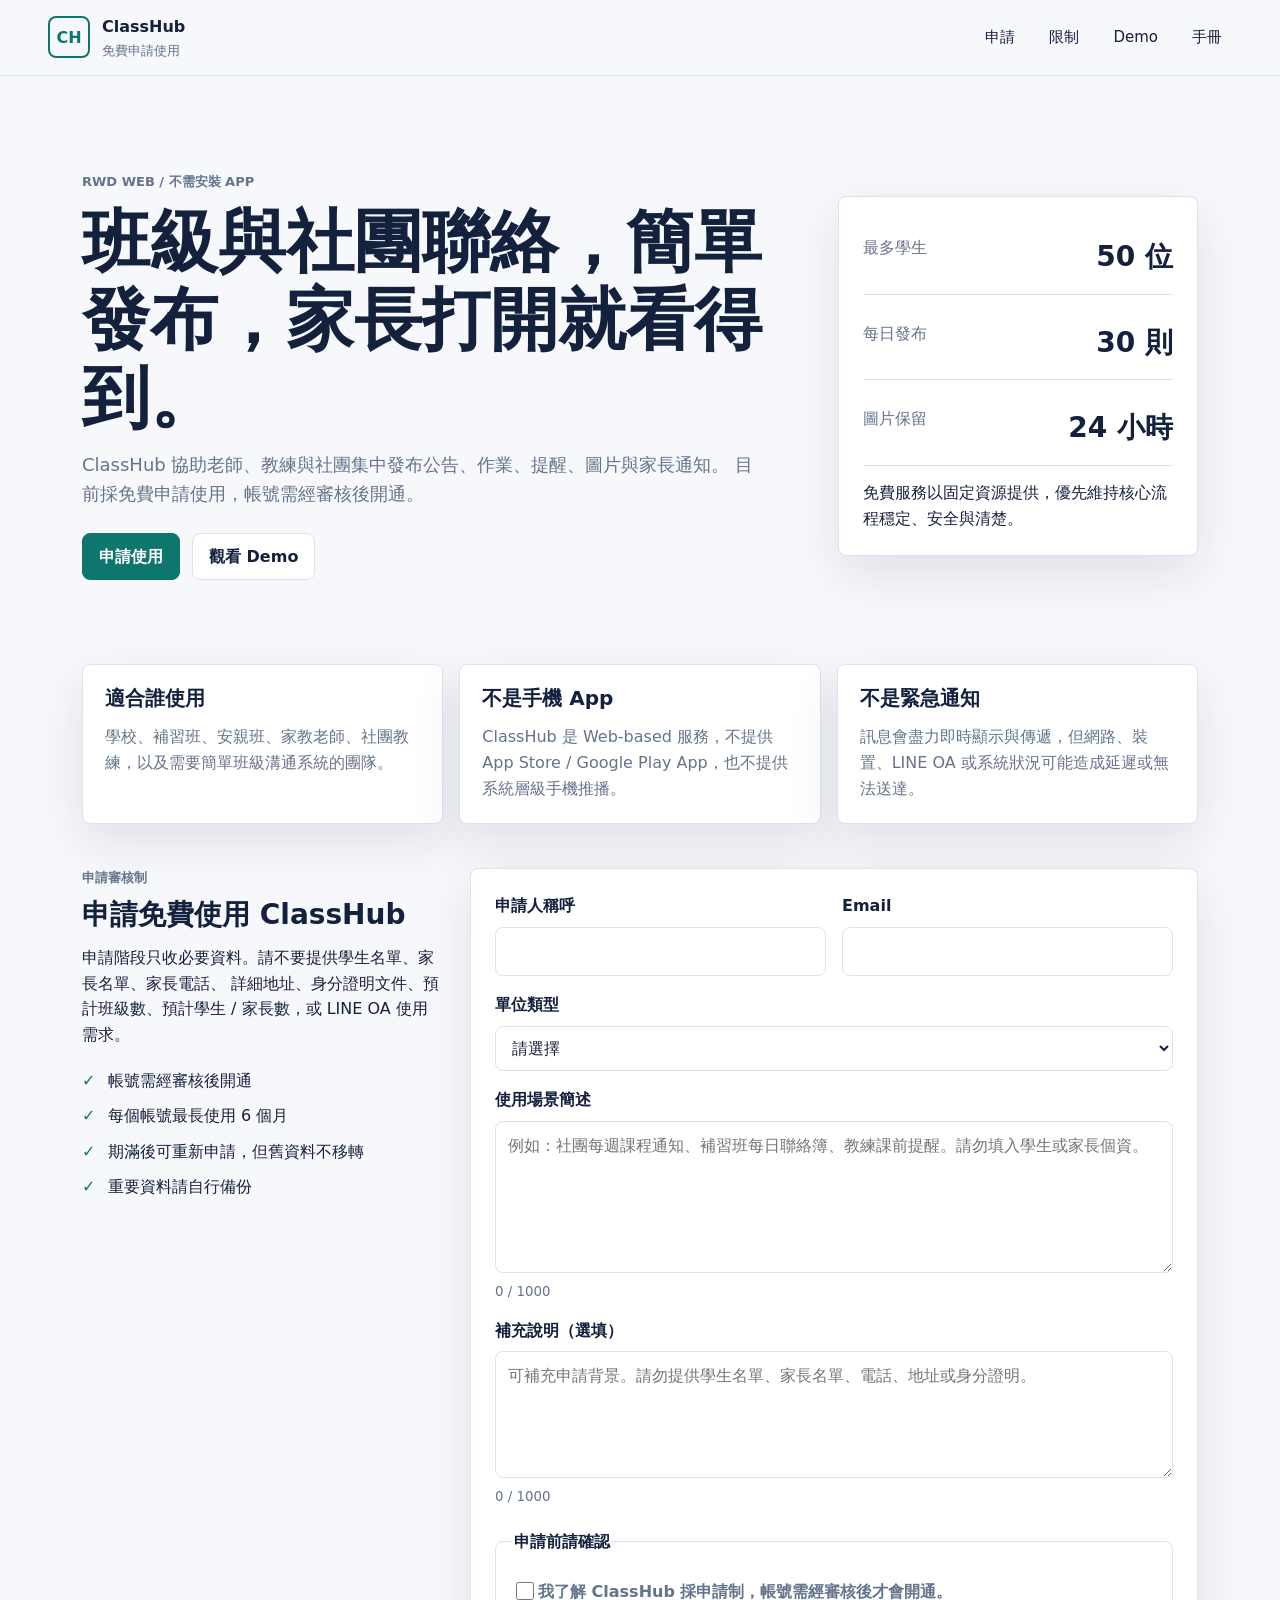
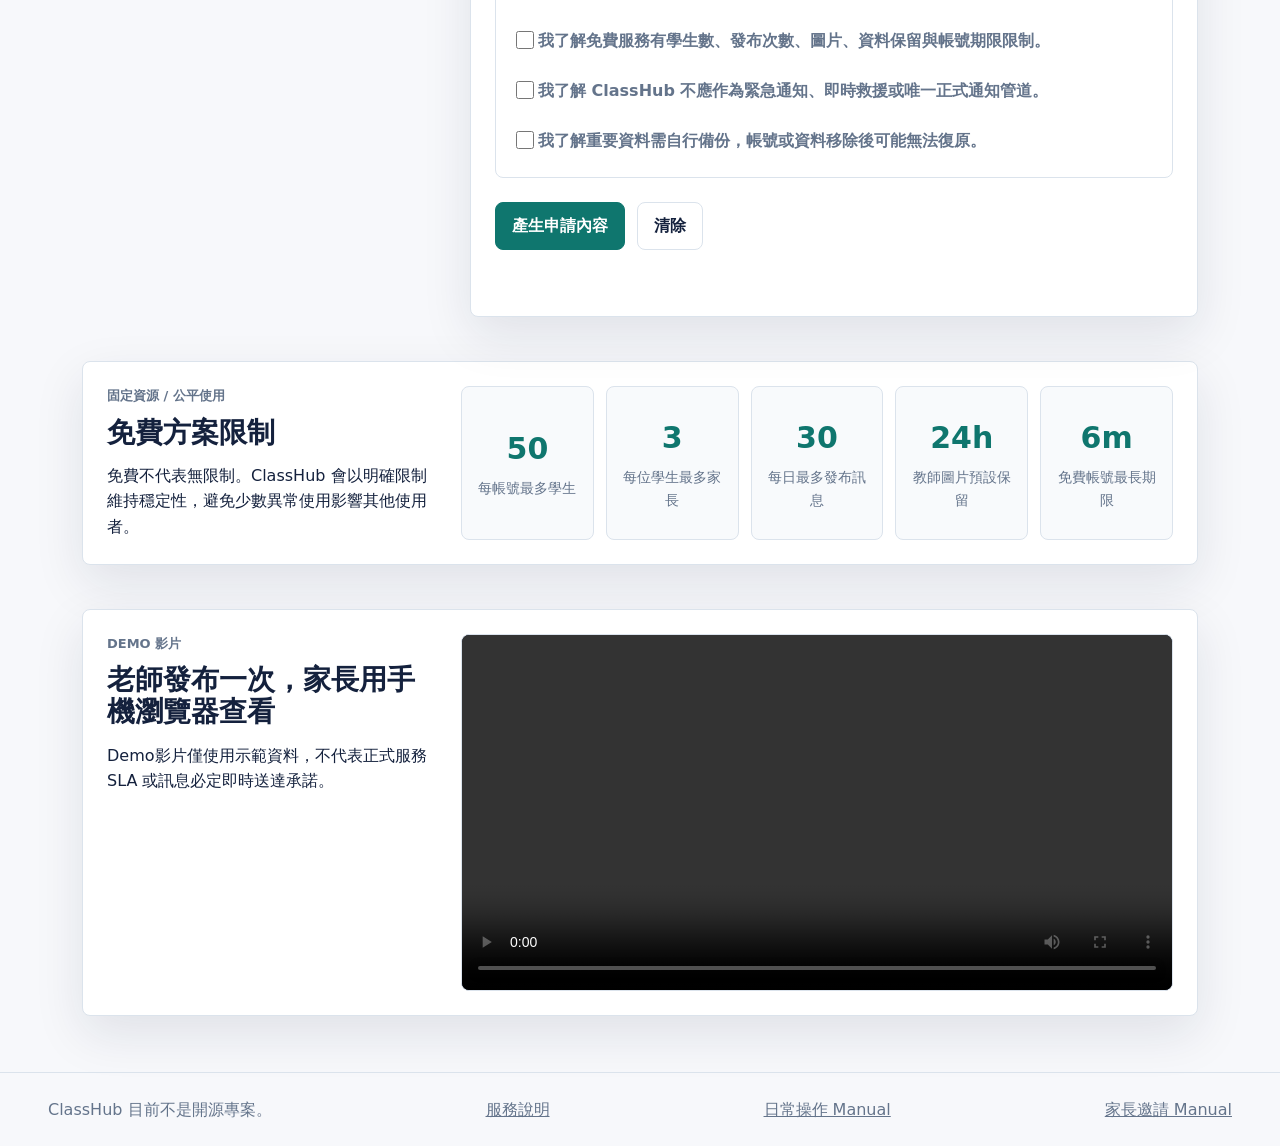
==== index.html @ 87c9820b "Add ClassHub operation manuals" ====
<!doctype html>
<html lang="zh-Hant">
  <head>
    <meta charset="utf-8">
    <meta name="viewport" content="width=device-width, initial-scale=1">
    <title>ClassHub 免費申請使用</title>
    <meta
      name="description"
      content="ClassHub 是免費申請使用的班級與社團聯絡服務，採申請審核制，協助老師、教練與社團更簡單地與家長溝通。"
    >
    <link rel="stylesheet" href="styles.css">
  </head>
  <body>
    <header class="site-header">
      <a class="brand" href="#top" aria-label="ClassHub">
        <span class="brand-mark" aria-hidden="true">CH</span>
        <span>
          <strong>ClassHub</strong>
          <small>免費申請使用</small>
        </span>
      </a>
      <nav aria-label="頁面導覽">
        <a href="#apply">申請</a>
        <a href="#limits">限制</a>
        <a href="#demo">Demo</a>
        <a href="manuals/classhub-operation-manual.html">手冊</a>
      </nav>
    </header>

    <main id="top">
      <section class="hero">
        <div class="hero-copy">
          <p class="eyebrow">RWD Web / 不需安裝 App</p>
          <h1>班級與社團聯絡，簡單發布，家長打開就看得到。</h1>
          <p>
            ClassHub 協助老師、教練與社團集中發布公告、作業、提醒、圖片與家長通知。
            目前採免費申請使用，帳號需經審核後開通。
          </p>
          <div class="hero-actions">
            <a class="button primary" href="#apply">申請使用</a>
            <a class="button secondary" href="#demo">觀看 Demo</a>
          </div>
        </div>
        <aside class="hero-panel" aria-label="服務重點">
          <dl>
            <div>
              <dt>最多學生</dt>
              <dd>50 位</dd>
            </div>
            <div>
              <dt>每日發布</dt>
              <dd>30 則</dd>
            </div>
            <div>
              <dt>圖片保留</dt>
              <dd>24 小時</dd>
            </div>
          </dl>
          <p>
            免費服務以固定資源提供，優先維持核心流程穩定、安全與清楚。
          </p>
        </aside>
      </section>

      <section class="section-grid" aria-label="服務定位">
        <article>
          <h2>適合誰使用</h2>
          <p>學校、補習班、安親班、家教老師、社團教練，以及需要簡單班級溝通系統的團隊。</p>
        </article>
        <article>
          <h2>不是手機 App</h2>
          <p>ClassHub 是 Web-based 服務，不提供 App Store / Google Play App，也不提供系統層級手機推播。</p>
        </article>
        <article>
          <h2>不是緊急通知</h2>
          <p>訊息會盡力即時顯示與傳遞，但網路、裝置、LINE OA 或系統狀況可能造成延遲或無法送達。</p>
        </article>
      </section>

      <section id="apply" class="apply-layout">
        <div class="apply-copy">
          <p class="eyebrow">申請審核制</p>
          <h2>申請免費使用 ClassHub</h2>
          <p>
            申請階段只收必要資料。請不要提供學生名單、家長名單、家長電話、
            詳細地址、身分證明文件、預計班級數、預計學生 / 家長數，或 LINE OA 使用需求。
          </p>
          <ul class="check-list">
            <li>帳號需經審核後開通</li>
            <li>每個帳號最長使用 6 個月</li>
            <li>期滿後可重新申請，但舊資料不移轉</li>
            <li>重要資料請自行備份</li>
          </ul>
        </div>

        <form id="apply-form" class="apply-form" novalidate>
          <div class="form-grid">
            <label>
              <span>申請人稱呼</span>
              <input name="applicant_label" autocomplete="name" maxlength="80" required>
            </label>

            <label>
              <span>Email</span>
              <input name="email" type="email" autocomplete="email" maxlength="160" required>
            </label>

            <label class="full">
              <span>單位類型</span>
              <select name="organization_type" required>
                <option value="">請選擇</option>
                <option>學校</option>
                <option>補習班</option>
                <option>安親班</option>
                <option>家教</option>
                <option>社團</option>
                <option>教練</option>
                <option>其他</option>
              </select>
            </label>

            <label class="full">
              <span>使用場景簡述</span>
              <textarea
                name="use_case"
                rows="5"
                maxlength="1000"
                required
                placeholder="例如：社團每週課程通知、補習班每日聯絡簿、教練課前提醒。請勿填入學生或家長個資。"
              ></textarea>
              <small data-counter-for="use_case">0 / 1000</small>
            </label>

            <label class="full">
              <span>補充說明（選填）</span>
              <textarea
                name="notes"
                rows="4"
                maxlength="1000"
                placeholder="可補充申請背景。請勿提供學生名單、家長名單、電話、地址或身分證明。"
              ></textarea>
              <small data-counter-for="notes">0 / 1000</small>
            </label>

            <label class="trap" aria-hidden="true">
              <span>Website</span>
              <input name="website" tabindex="-1" autocomplete="off">
            </label>
          </div>

          <fieldset>
            <legend>申請前請確認</legend>
            <label class="checkbox">
              <input name="agree_review" type="checkbox" required>
              <span>我了解 ClassHub 採申請制，帳號需經審核後才會開通。</span>
            </label>
            <label class="checkbox">
              <input name="agree_limits" type="checkbox" required>
              <span>我了解免費服務有學生數、發布次數、圖片、資料保留與帳號期限限制。</span>
            </label>
            <label class="checkbox">
              <input name="agree_non_emergency" type="checkbox" required>
              <span>我了解 ClassHub 不應作為緊急通知、即時救援或唯一正式通知管道。</span>
            </label>
            <label class="checkbox">
              <input name="agree_backup" type="checkbox" required>
              <span>我了解重要資料需自行備份，帳號或資料移除後可能無法復原。</span>
            </label>
          </fieldset>

          <div class="form-actions">
            <button class="button primary" type="submit">產生申請內容</button>
            <button class="button secondary" type="reset">清除</button>
          </div>

          <p id="form-status" class="form-status" role="status" aria-live="polite"></p>

          <label id="summary-wrap" class="summary-wrap hidden">
            <span>申請摘要</span>
            <textarea id="application-summary" readonly rows="10"></textarea>
          </label>
          <button id="copy-summary" class="button secondary hidden" type="button">複製申請摘要</button>
        </form>
      </section>

      <section id="limits" class="limits-section">
        <div>
          <p class="eyebrow">固定資源 / 公平使用</p>
          <h2>免費方案限制</h2>
          <p>免費不代表無限制。ClassHub 會以明確限制維持穩定性，避免少數異常使用影響其他使用者。</p>
        </div>
        <ul class="limit-list">
          <li><strong>50</strong><span>每帳號最多學生</span></li>
          <li><strong>3</strong><span>每位學生最多家長</span></li>
          <li><strong>30</strong><span>每日最多發布訊息</span></li>
          <li><strong>24h</strong><span>教師圖片預設保留</span></li>
          <li><strong>6m</strong><span>免費帳號最長期限</span></li>
        </ul>
      </section>

      <section id="demo" class="demo-section">
        <div>
          <p class="eyebrow">Demo 影片</p>
          <h2>老師發布一次，家長用手機瀏覽器查看</h2>
          <p>Demo影片僅使用示範資料，不代表正式服務 SLA 或訊息必定即時送達承諾。</p>
        </div>
        <video controls preload="metadata" poster="" aria-label="ClassHub Demo 01">
          <source src="demo/classhub-demo-01.mp4" type="video/mp4">
          <a href="demo/classhub-demo-01.mp4">下載 Demo 影片</a>
        </video>
      </section>
    </main>

    <footer>
      <span>ClassHub 目前不是開源專案。</span>
      <a href="README.md">服務說明</a>
      <a href="manuals/classhub-operation-manual.html">日常操作 Manual</a>
      <a href="manuals/classhub-parent-invite-mobile-manual.html">家長邀請 Manual</a>
    </footer>

    <script src="apply.js"></script>
  </body>
</html>
---- styles.css ----
:root {
  color-scheme: light;
  --bg: #f7f8fb;
  --panel: #ffffff;
  --ink: #14213d;
  --muted: #64748b;
  --line: #dbe3ec;
  --brand: #0f766e;
  --brand-dark: #115e59;
  --accent: #f59e0b;
  --danger: #b91c1c;
  --shadow: 0 18px 50px rgba(20, 33, 61, 0.10);
}

* {
  box-sizing: border-box;
}

html {
  scroll-behavior: smooth;
}

body {
  margin: 0;
  background: var(--bg);
  color: var(--ink);
  font-family:
    system-ui,
    -apple-system,
    BlinkMacSystemFont,
    "Segoe UI",
    sans-serif;
  line-height: 1.6;
}

a {
  color: inherit;
}

.site-header {
  position: sticky;
  top: 0;
  z-index: 10;
  display: flex;
  align-items: center;
  justify-content: space-between;
  gap: 20px;
  padding: 14px clamp(18px, 4vw, 48px);
  background: rgba(247, 248, 251, 0.94);
  border-bottom: 1px solid var(--line);
  backdrop-filter: blur(12px);
}

.brand {
  display: inline-flex;
  align-items: center;
  gap: 12px;
  text-decoration: none;
}

.brand-mark {
  display: grid;
  width: 42px;
  height: 42px;
  place-items: center;
  border: 2px solid var(--brand);
  border-radius: 8px;
  color: var(--brand);
  font-weight: 800;
}

.brand strong,
.brand small {
  display: block;
}

.brand small,
.eyebrow,
small {
  color: var(--muted);
}

nav {
  display: flex;
  gap: 14px;
  font-size: 15px;
}

nav a {
  padding: 8px 10px;
  border-radius: 8px;
  text-decoration: none;
}

nav a:hover {
  background: #e8f3f1;
}

main {
  max-width: 1180px;
  margin: 0 auto;
  padding: 36px clamp(16px, 4vw, 32px) 56px;
}

.hero {
  display: grid;
  grid-template-columns: minmax(0, 1fr) 360px;
  gap: 28px;
  align-items: stretch;
  min-height: 520px;
}

.hero-copy {
  display: flex;
  flex-direction: column;
  justify-content: center;
  padding: clamp(24px, 6vw, 60px) 0;
}

.eyebrow {
  margin: 0 0 10px;
  font-size: 13px;
  font-weight: 800;
  letter-spacing: 0;
  text-transform: uppercase;
}

h1,
h2 {
  margin: 0;
  line-height: 1.15;
}

h1 {
  max-width: 760px;
  font-size: clamp(36px, 7vw, 68px);
}

h2 {
  font-size: 28px;
}

p {
  margin: 14px 0 0;
}

.hero-copy p:not(.eyebrow) {
  max-width: 680px;
  color: var(--muted);
  font-size: 18px;
}

.hero-actions,
.form-actions {
  display: flex;
  flex-wrap: wrap;
  gap: 12px;
  margin-top: 24px;
}

.button {
  display: inline-flex;
  min-height: 44px;
  align-items: center;
  justify-content: center;
  border: 1px solid var(--line);
  border-radius: 8px;
  padding: 10px 16px;
  background: var(--panel);
  color: var(--ink);
  font: inherit;
  font-weight: 750;
  text-decoration: none;
  cursor: pointer;
}

.button.primary {
  border-color: var(--brand);
  background: var(--brand);
  color: #fff;
}

.button.primary:hover {
  background: var(--brand-dark);
}

.button.secondary:hover {
  background: #eef2f7;
}

.hero-panel,
.section-grid article,
.apply-form,
.limits-section,
.demo-section {
  background: var(--panel);
  border: 1px solid var(--line);
  border-radius: 8px;
  box-shadow: var(--shadow);
}

.hero-panel {
  align-self: center;
  padding: 24px;
}

.hero-panel dl {
  display: grid;
  gap: 12px;
  margin: 0;
}

.hero-panel dl div {
  display: flex;
  justify-content: space-between;
  gap: 16px;
  padding: 14px 0;
  border-bottom: 1px solid var(--line);
}

.hero-panel dt {
  color: var(--muted);
}

.hero-panel dd {
  margin: 0;
  font-size: 28px;
  font-weight: 850;
}

.section-grid {
  display: grid;
  grid-template-columns: repeat(3, minmax(0, 1fr));
  gap: 16px;
  margin-top: 24px;
}

.section-grid article {
  padding: 22px;
}

.section-grid h2 {
  font-size: 20px;
}

.section-grid p {
  color: var(--muted);
}

.apply-layout {
  display: grid;
  grid-template-columns: 360px minmax(0, 1fr);
  gap: 28px;
  margin-top: 44px;
  align-items: start;
}

.apply-copy {
  position: sticky;
  top: 94px;
}

.check-list {
  margin: 20px 0 0;
  padding: 0;
  list-style: none;
}

.check-list li {
  margin: 10px 0;
  padding-left: 26px;
  position: relative;
}

.check-list li::before {
  position: absolute;
  left: 0;
  color: var(--brand);
  content: "✓";
  font-weight: 900;
}

.apply-form {
  padding: 24px;
}

.form-grid {
  display: grid;
  grid-template-columns: repeat(2, minmax(0, 1fr));
  gap: 16px;
}

label,
fieldset {
  display: grid;
  gap: 8px;
}

label.full {
  grid-column: 1 / -1;
}

label span,
legend {
  font-weight: 750;
}

input,
select,
textarea {
  width: 100%;
  border: 1px solid var(--line);
  border-radius: 8px;
  padding: 11px 12px;
  background: #fff;
  color: var(--ink);
  font: inherit;
}

textarea {
  resize: vertical;
}

input:focus,
select:focus,
textarea:focus {
  outline: 3px solid rgba(15, 118, 110, 0.16);
  border-color: var(--brand);
}

.trap {
  display: none;
}

fieldset {
  margin: 22px 0 0;
  border: 1px solid var(--line);
  border-radius: 8px;
  padding: 16px;
}

.checkbox {
  grid-template-columns: 18px minmax(0, 1fr);
  align-items: start;
  margin: 8px 0;
  color: var(--muted);
}

.checkbox input {
  width: 18px;
  height: 18px;
  margin-top: 3px;
}

.form-status {
  min-height: 28px;
  color: var(--brand-dark);
  font-weight: 700;
}

.form-status.error {
  color: var(--danger);
}

.summary-wrap {
  margin-top: 18px;
}

.hidden {
  display: none;
}

.limits-section,
.demo-section {
  display: grid;
  grid-template-columns: 330px minmax(0, 1fr);
  gap: 24px;
  margin-top: 44px;
  padding: 24px;
}

.limit-list {
  display: grid;
  grid-template-columns: repeat(5, minmax(0, 1fr));
  gap: 12px;
  margin: 0;
  padding: 0;
  list-style: none;
}

.limit-list li {
  display: grid;
  gap: 4px;
  min-height: 104px;
  align-content: center;
  padding: 14px;
  border: 1px solid var(--line);
  border-radius: 8px;
  background: #f8fafc;
  text-align: center;
}

.limit-list strong {
  color: var(--brand);
  font-size: 30px;
}

.limit-list span {
  color: var(--muted);
  font-size: 14px;
}

video {
  width: 100%;
  max-height: 460px;
  border: 1px solid var(--line);
  border-radius: 8px;
  background: #0f172a;
}

footer {
  display: flex;
  justify-content: space-between;
  gap: 16px;
  padding: 24px clamp(18px, 4vw, 48px);
  border-top: 1px solid var(--line);
  color: var(--muted);
}

@media (max-width: 900px) {
  .hero,
  .apply-layout,
  .limits-section,
  .demo-section {
    grid-template-columns: 1fr;
  }

  .hero {
    min-height: auto;
  }

  .apply-copy {
    position: static;
  }

  .section-grid {
    grid-template-columns: 1fr;
  }

  .limit-list {
    grid-template-columns: repeat(2, minmax(0, 1fr));
  }
}

@media (max-width: 560px) {
  .site-header {
    position: static;
    align-items: flex-start;
    flex-direction: column;
  }

  nav {
    width: 100%;
    justify-content: space-between;
  }

  main {
    padding-top: 20px;
  }

  h1 {
    font-size: 38px;
  }

  .form-grid {
    grid-template-columns: 1fr;
  }

  .limit-list {
    grid-template-columns: 1fr;
  }

  footer {
    flex-direction: column;
  }
}
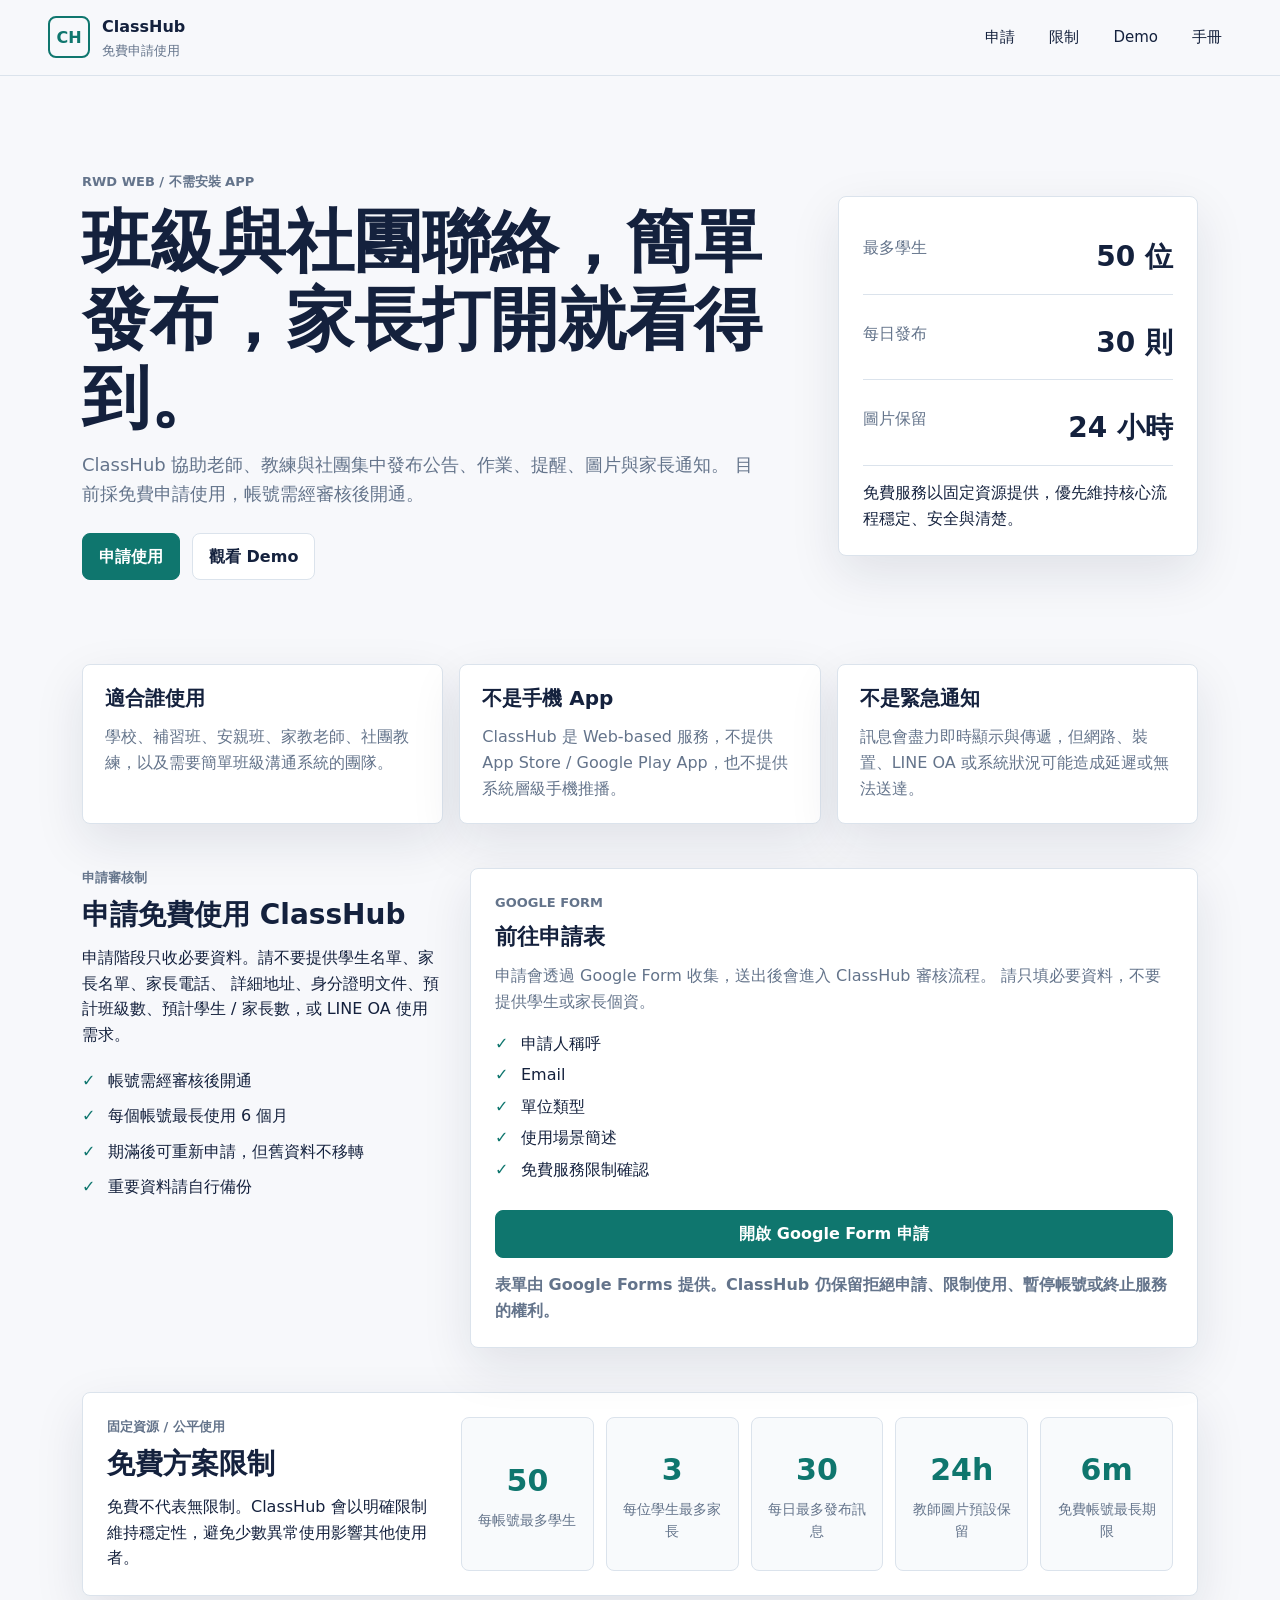
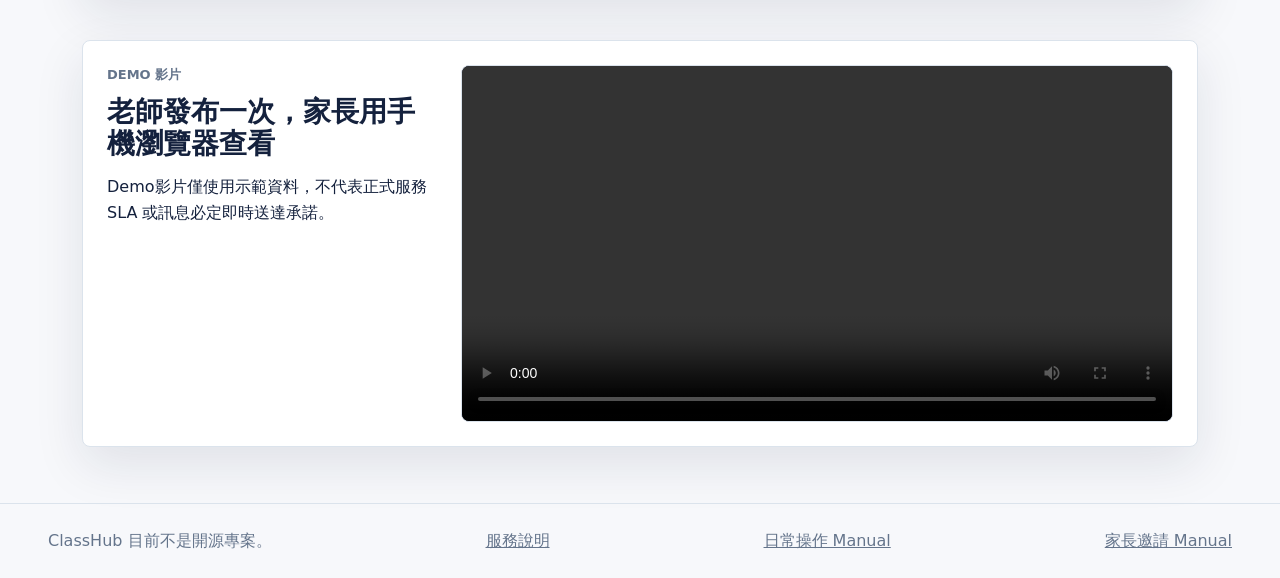
==== commit a418b058: "Connect application page to Google Form" ====
--- a/index.html
+++ b/index.html
@@ -37,7 +37,14 @@
             目前採免費申請使用，帳號需經審核後開通。
           </p>
           <div class="hero-actions">
-            <a class="button primary" href="#apply">申請使用</a>
+            <a
+              class="button primary"
+              href="https://docs.google.com/forms/d/e/1FAIpQLSeRsUGTRwASgdinpmlWDsRvCjk96X5-KpqfHNt--8MCUYpn2Q/viewform?usp=sf_link"
+              target="_blank"
+              rel="noopener"
+            >
+              申請使用
+            </a>
             <a class="button secondary" href="#demo">觀看 Demo</a>
           </div>
         </div>
@@ -93,94 +100,32 @@
           </ul>
         </div>
 
-        <form id="apply-form" class="apply-form" novalidate>
-          <div class="form-grid">
-            <label>
-              <span>申請人稱呼</span>
-              <input name="applicant_label" autocomplete="name" maxlength="80" required>
-            </label>
-
-            <label>
-              <span>Email</span>
-              <input name="email" type="email" autocomplete="email" maxlength="160" required>
-            </label>
-
-            <label class="full">
-              <span>單位類型</span>
-              <select name="organization_type" required>
-                <option value="">請選擇</option>
-                <option>學校</option>
-                <option>補習班</option>
-                <option>安親班</option>
-                <option>家教</option>
-                <option>社團</option>
-                <option>教練</option>
-                <option>其他</option>
-              </select>
-            </label>
-
-            <label class="full">
-              <span>使用場景簡述</span>
-              <textarea
-                name="use_case"
-                rows="5"
-                maxlength="1000"
-                required
-                placeholder="例如：社團每週課程通知、補習班每日聯絡簿、教練課前提醒。請勿填入學生或家長個資。"
-              ></textarea>
-              <small data-counter-for="use_case">0 / 1000</small>
-            </label>
-
-            <label class="full">
-              <span>補充說明（選填）</span>
-              <textarea
-                name="notes"
-                rows="4"
-                maxlength="1000"
-                placeholder="可補充申請背景。請勿提供學生名單、家長名單、電話、地址或身分證明。"
-              ></textarea>
-              <small data-counter-for="notes">0 / 1000</small>
-            </label>
-
-            <label class="trap" aria-hidden="true">
-              <span>Website</span>
-              <input name="website" tabindex="-1" autocomplete="off">
-            </label>
-          </div>
-
-          <fieldset>
-            <legend>申請前請確認</legend>
-            <label class="checkbox">
-              <input name="agree_review" type="checkbox" required>
-              <span>我了解 ClassHub 採申請制，帳號需經審核後才會開通。</span>
-            </label>
-            <label class="checkbox">
-              <input name="agree_limits" type="checkbox" required>
-              <span>我了解免費服務有學生數、發布次數、圖片、資料保留與帳號期限限制。</span>
-            </label>
-            <label class="checkbox">
-              <input name="agree_non_emergency" type="checkbox" required>
-              <span>我了解 ClassHub 不應作為緊急通知、即時救援或唯一正式通知管道。</span>
-            </label>
-            <label class="checkbox">
-              <input name="agree_backup" type="checkbox" required>
-              <span>我了解重要資料需自行備份，帳號或資料移除後可能無法復原。</span>
-            </label>
-          </fieldset>
-
-          <div class="form-actions">
-            <button class="button primary" type="submit">產生申請內容</button>
-            <button class="button secondary" type="reset">清除</button>
-          </div>
-
-          <p id="form-status" class="form-status" role="status" aria-live="polite"></p>
-
-          <label id="summary-wrap" class="summary-wrap hidden">
-            <span>申請摘要</span>
-            <textarea id="application-summary" readonly rows="10"></textarea>
-          </label>
-          <button id="copy-summary" class="button secondary hidden" type="button">複製申請摘要</button>
-        </form>
+        <aside class="apply-form google-form-panel" aria-label="Google Form 申請入口">
+          <p class="eyebrow">Google Form</p>
+          <h3>前往申請表</h3>
+          <p>
+            申請會透過 Google Form 收集，送出後會進入 ClassHub 審核流程。
+            請只填必要資料，不要提供學生或家長個資。
+          </p>
+          <ul class="check-list compact">
+            <li>申請人稱呼</li>
+            <li>Email</li>
+            <li>單位類型</li>
+            <li>使用場景簡述</li>
+            <li>免費服務限制確認</li>
+          </ul>
+          <a
+            class="button primary full"
+            href="https://docs.google.com/forms/d/e/1FAIpQLSeRsUGTRwASgdinpmlWDsRvCjk96X5-KpqfHNt--8MCUYpn2Q/viewform?usp=sf_link"
+            target="_blank"
+            rel="noopener"
+          >
+            開啟 Google Form 申請
+          </a>
+          <p class="form-status">
+            表單由 Google Forms 提供。ClassHub 仍保留拒絕申請、限制使用、暫停帳號或終止服務的權利。
+          </p>
+        </aside>
       </section>
 
       <section id="limits" class="limits-section">
@@ -217,7 +162,5 @@
       <a href="manuals/classhub-operation-manual.html">日常操作 Manual</a>
       <a href="manuals/classhub-parent-invite-mobile-manual.html">家長邀請 Manual</a>
     </footer>
-
-    <script src="apply.js"></script>
   </body>
 </html>
--- a/styles.css
+++ b/styles.css
@@ -126,7 +126,8 @@
 }
 
 h1,
-h2 {
+h2,
+h3 {
   margin: 0;
   line-height: 1.15;
 }
@@ -138,6 +139,10 @@
 
 h2 {
   font-size: 28px;
+}
+
+h3 {
+  font-size: 22px;
 }
 
 p {
@@ -188,6 +193,11 @@
   background: #eef2f7;
 }
 
+.button.full {
+  width: 100%;
+  margin-top: 22px;
+}
+
 .hero-panel,
 .section-grid article,
 .apply-form,
@@ -280,8 +290,20 @@
   font-weight: 900;
 }
 
+.check-list.compact {
+  margin-top: 16px;
+}
+
+.check-list.compact li {
+  margin: 6px 0;
+}
+
 .apply-form {
   padding: 24px;
+}
+
+.google-form-panel p:not(.eyebrow) {
+  color: var(--muted);
 }
 
 .form-grid {
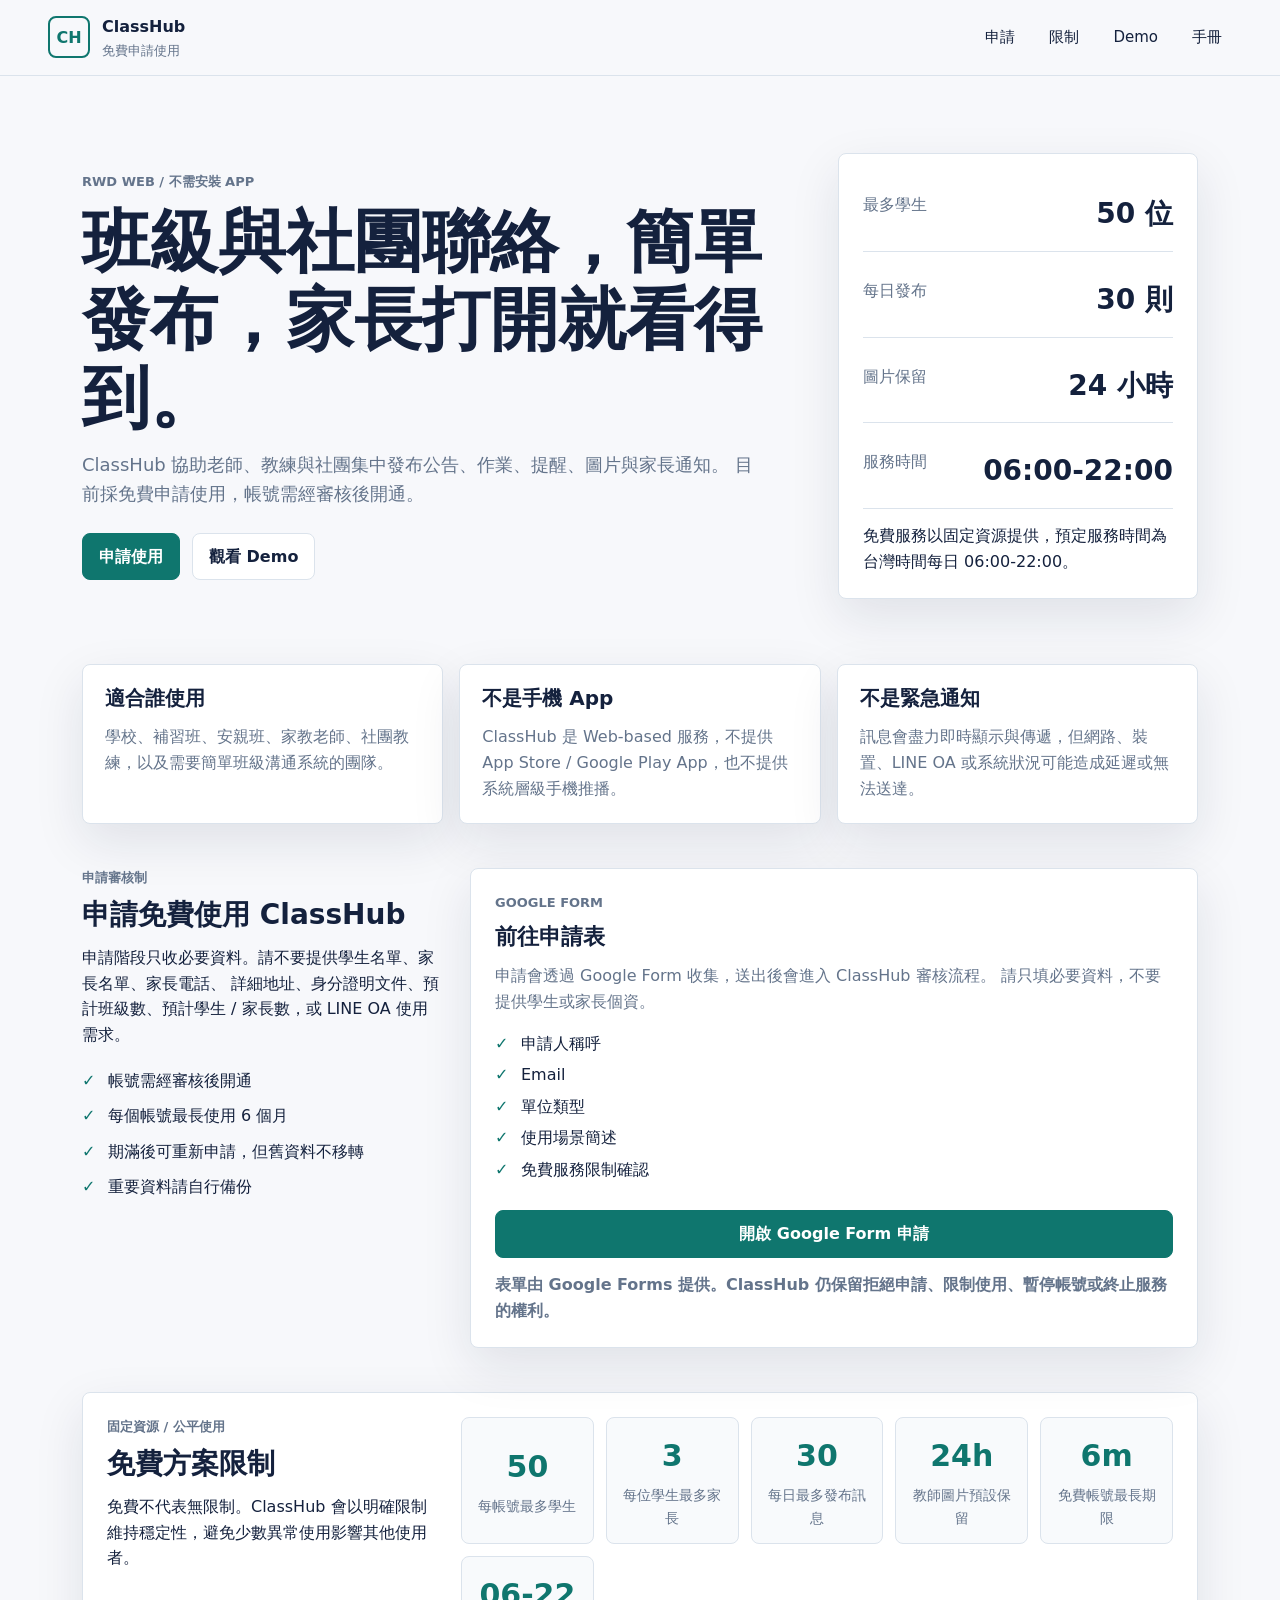
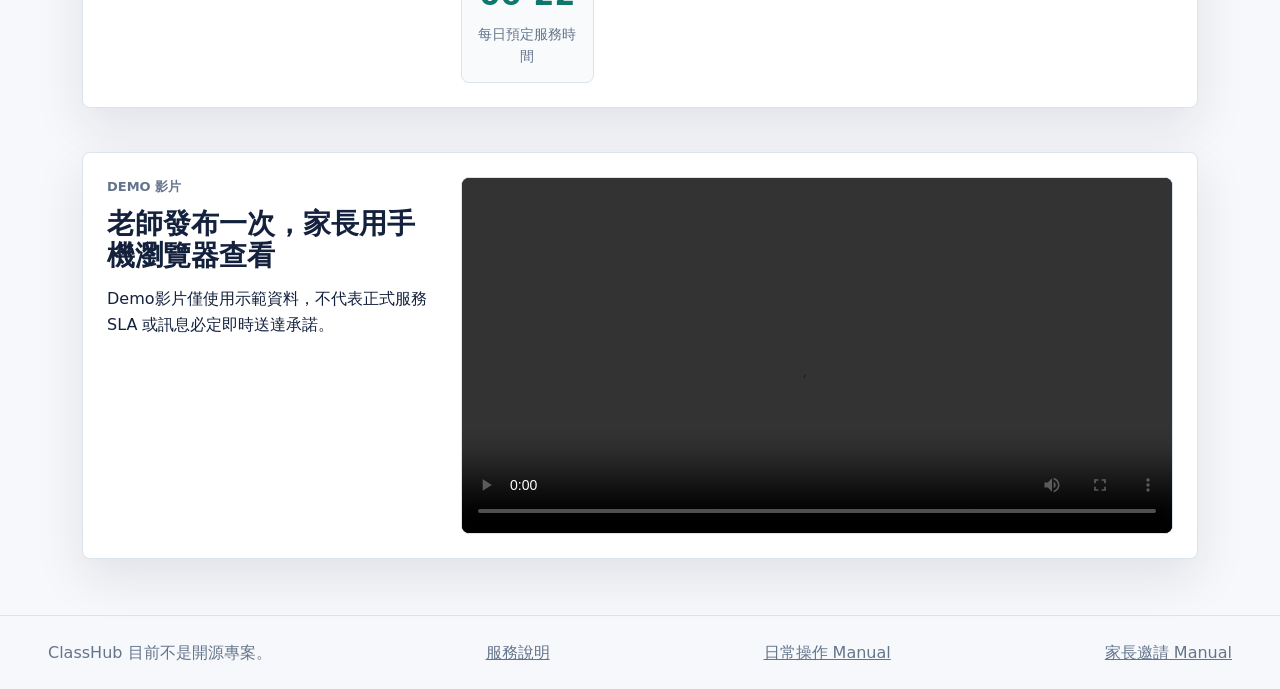
==== commit ab53ad9f: "Document ClassHub service hours" ====
--- a/index.html
+++ b/index.html
@@ -62,9 +62,13 @@
               <dt>圖片保留</dt>
               <dd>24 小時</dd>
             </div>
+            <div>
+              <dt>服務時間</dt>
+              <dd>06:00-22:00</dd>
+            </div>
           </dl>
           <p>
-            免費服務以固定資源提供，優先維持核心流程穩定、安全與清楚。
+            免費服務以固定資源提供，預定服務時間為台灣時間每日 06:00-22:00。
           </p>
         </aside>
       </section>
@@ -140,6 +144,7 @@
           <li><strong>30</strong><span>每日最多發布訊息</span></li>
           <li><strong>24h</strong><span>教師圖片預設保留</span></li>
           <li><strong>6m</strong><span>免費帳號最長期限</span></li>
+          <li><strong>06-22</strong><span>每日預定服務時間</span></li>
         </ul>
       </section>
 
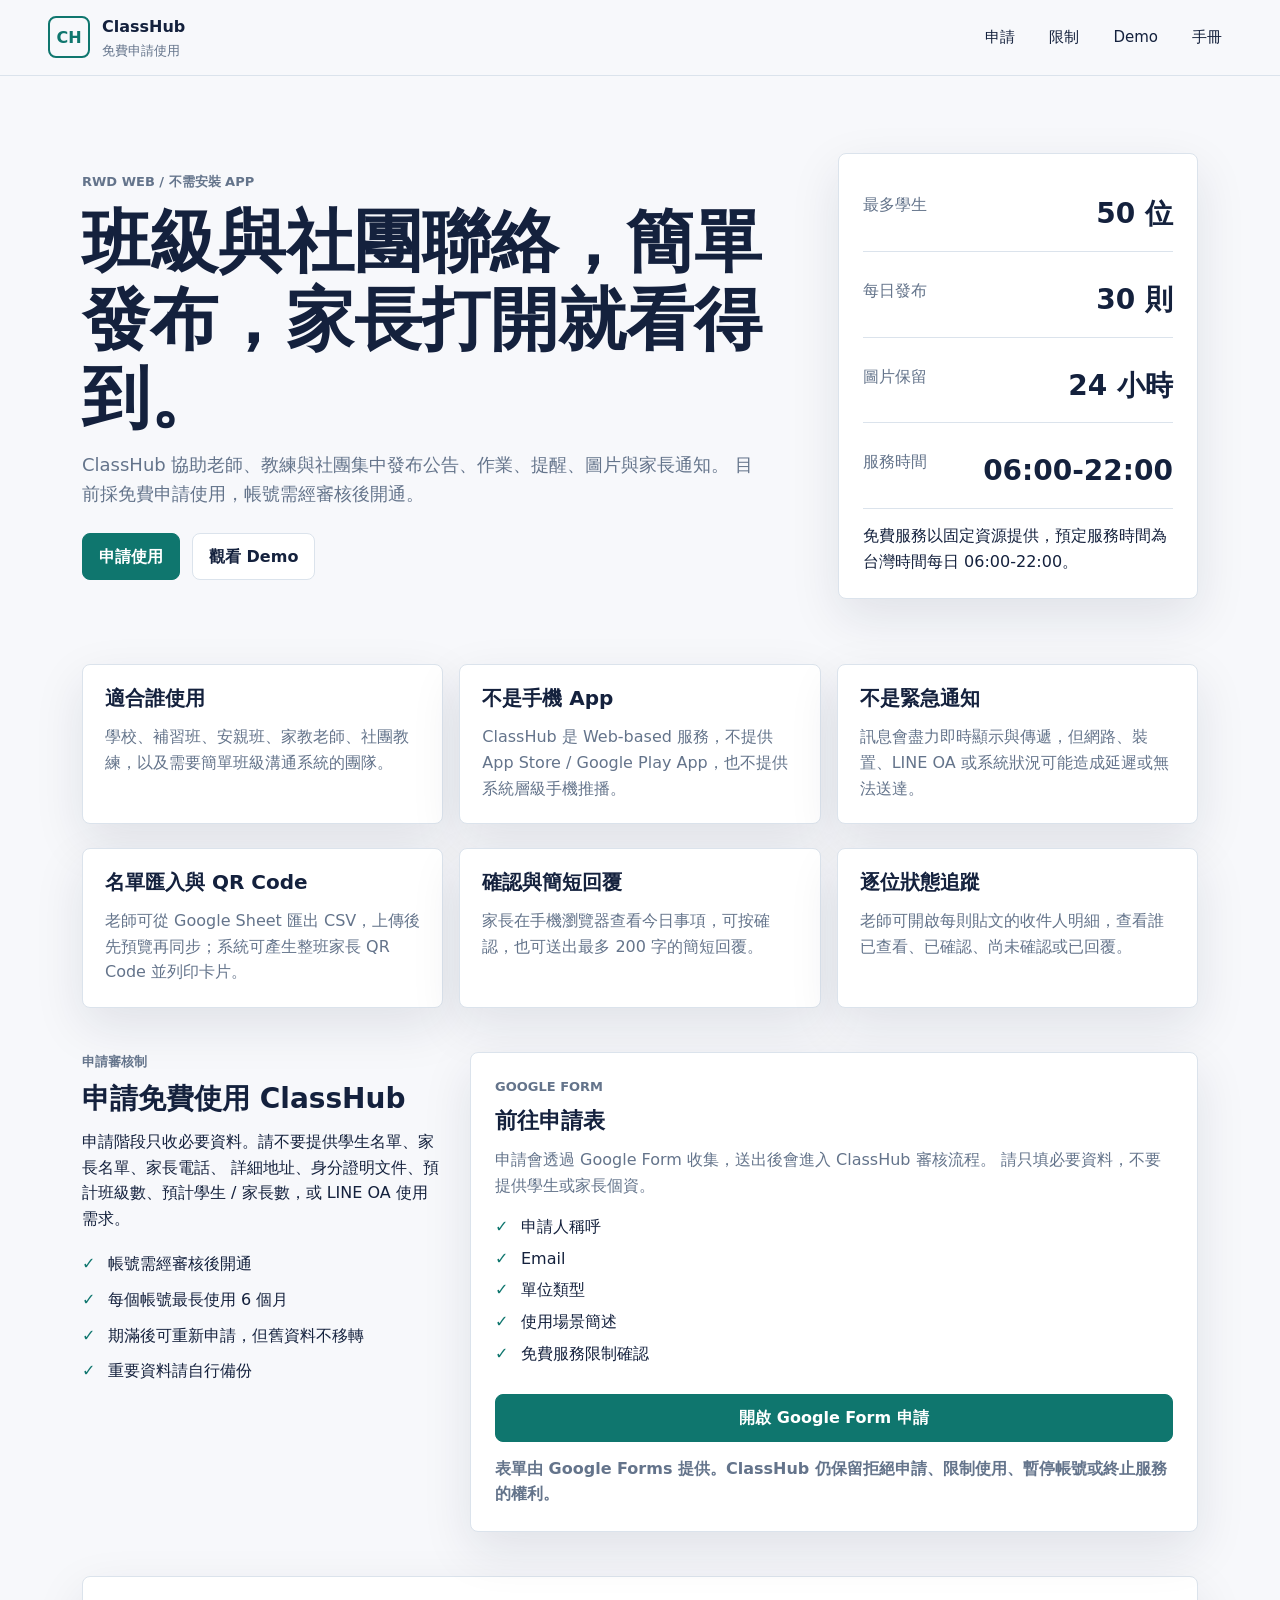
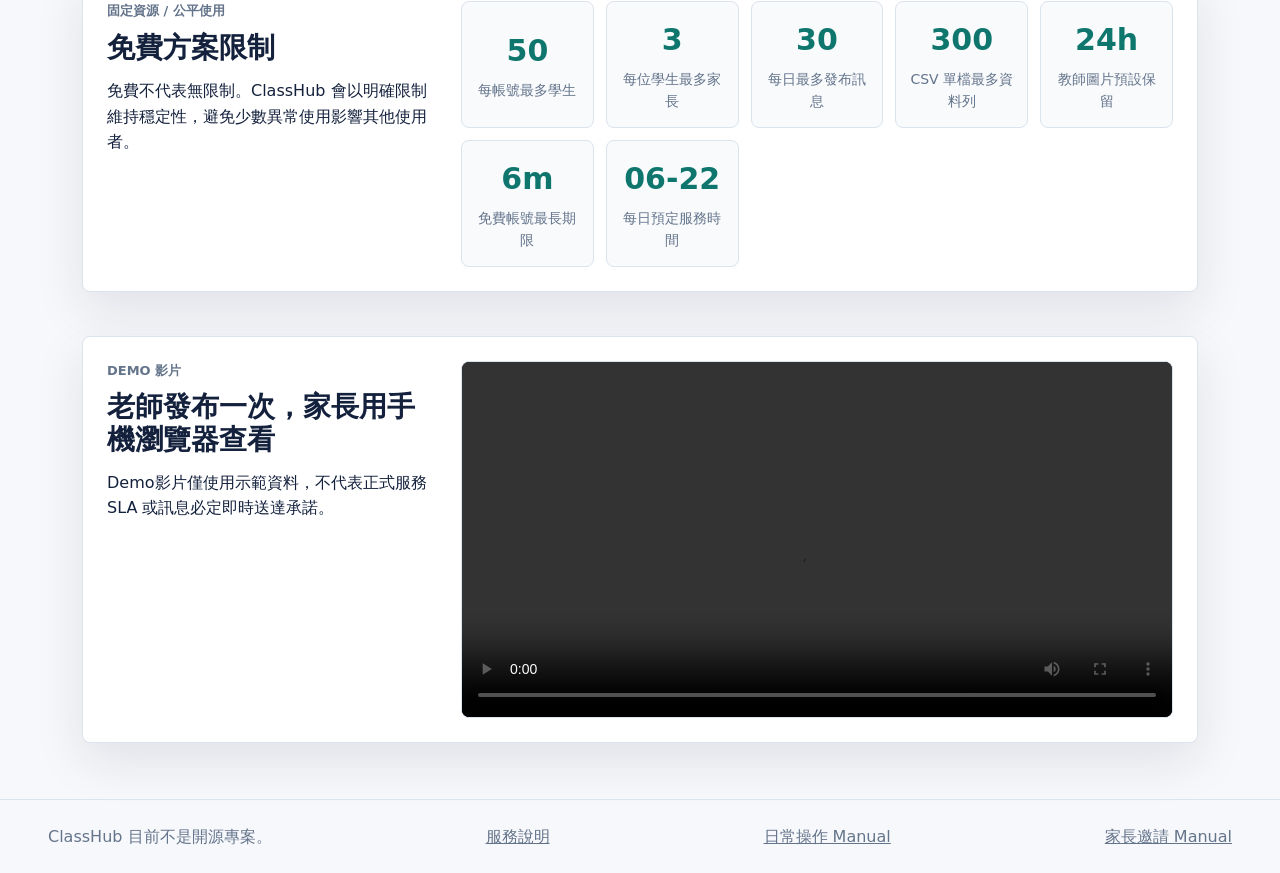
==== commit e111fd05: "Update public docs for current ClassHub features" ====
--- a/index.html
+++ b/index.html
@@ -88,6 +88,21 @@
         </article>
       </section>
 
+      <section class="section-grid" aria-label="目前功能">
+        <article>
+          <h2>名單匯入與 QR Code</h2>
+          <p>老師可從 Google Sheet 匯出 CSV，上傳後先預覽再同步；系統可產生整班家長 QR Code 並列印卡片。</p>
+        </article>
+        <article>
+          <h2>確認與簡短回覆</h2>
+          <p>家長在手機瀏覽器查看今日事項，可按確認，也可送出最多 200 字的簡短回覆。</p>
+        </article>
+        <article>
+          <h2>逐位狀態追蹤</h2>
+          <p>老師可開啟每則貼文的收件人明細，查看誰已查看、已確認、尚未確認或已回覆。</p>
+        </article>
+      </section>
+
       <section id="apply" class="apply-layout">
         <div class="apply-copy">
           <p class="eyebrow">申請審核制</p>
@@ -142,6 +157,7 @@
           <li><strong>50</strong><span>每帳號最多學生</span></li>
           <li><strong>3</strong><span>每位學生最多家長</span></li>
           <li><strong>30</strong><span>每日最多發布訊息</span></li>
+          <li><strong>300</strong><span>CSV 單檔最多資料列</span></li>
           <li><strong>24h</strong><span>教師圖片預設保留</span></li>
           <li><strong>6m</strong><span>免費帳號最長期限</span></li>
           <li><strong>06-22</strong><span>每日預定服務時間</span></li>
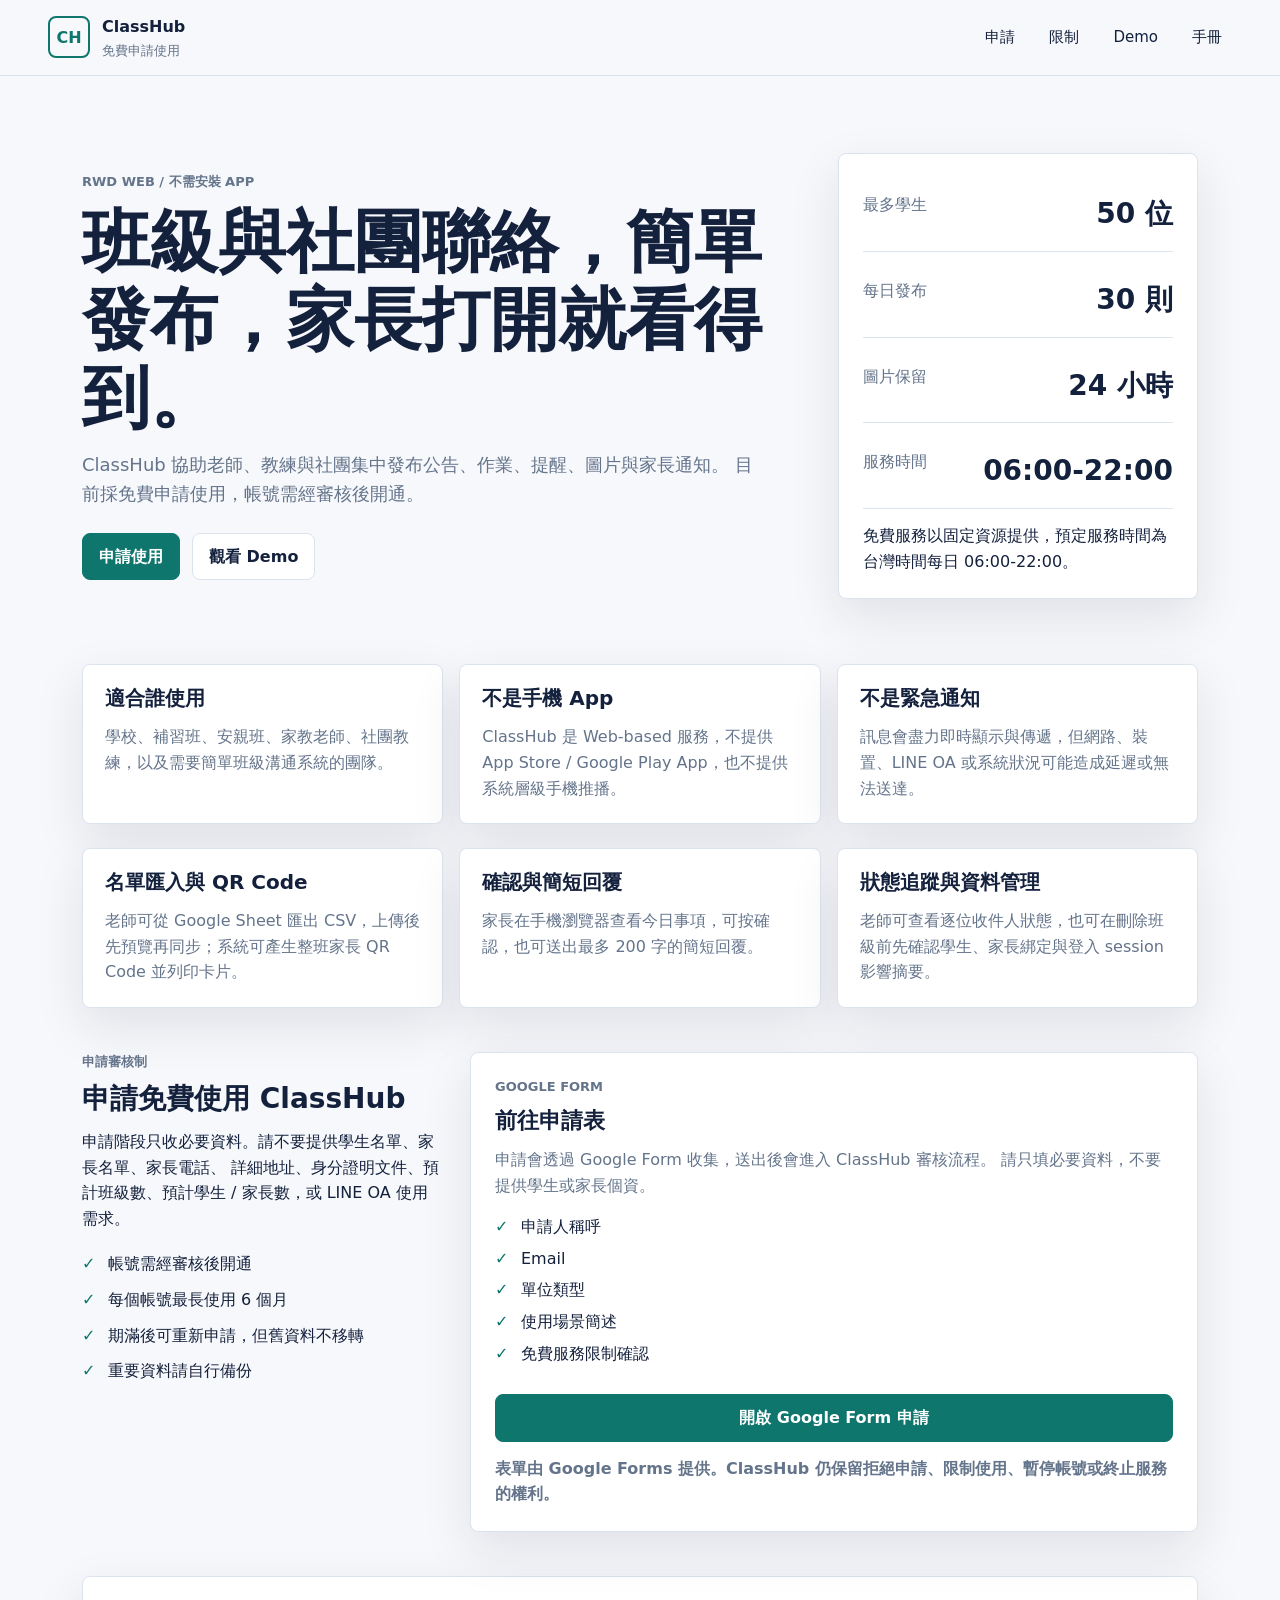
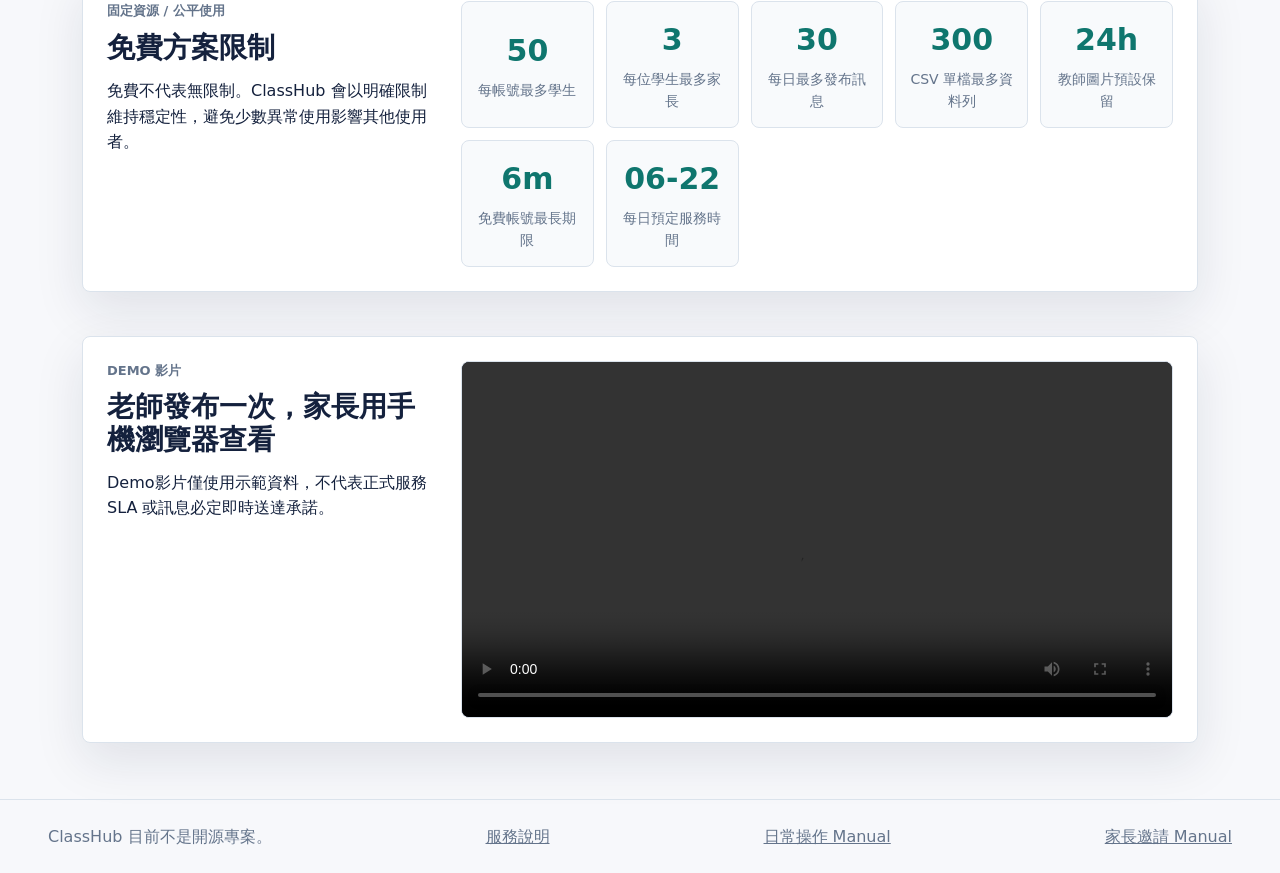
==== commit 4df38042: "Document class deletion flow" ====
--- a/index.html
+++ b/index.html
@@ -98,8 +98,8 @@
           <p>家長在手機瀏覽器查看今日事項，可按確認，也可送出最多 200 字的簡短回覆。</p>
         </article>
         <article>
-          <h2>逐位狀態追蹤</h2>
-          <p>老師可開啟每則貼文的收件人明細，查看誰已查看、已確認、尚未確認或已回覆。</p>
+          <h2>狀態追蹤與資料管理</h2>
+          <p>老師可查看逐位收件人狀態，也可在刪除班級前先確認學生、家長綁定與登入 session 影響摘要。</p>
         </article>
       </section>
 
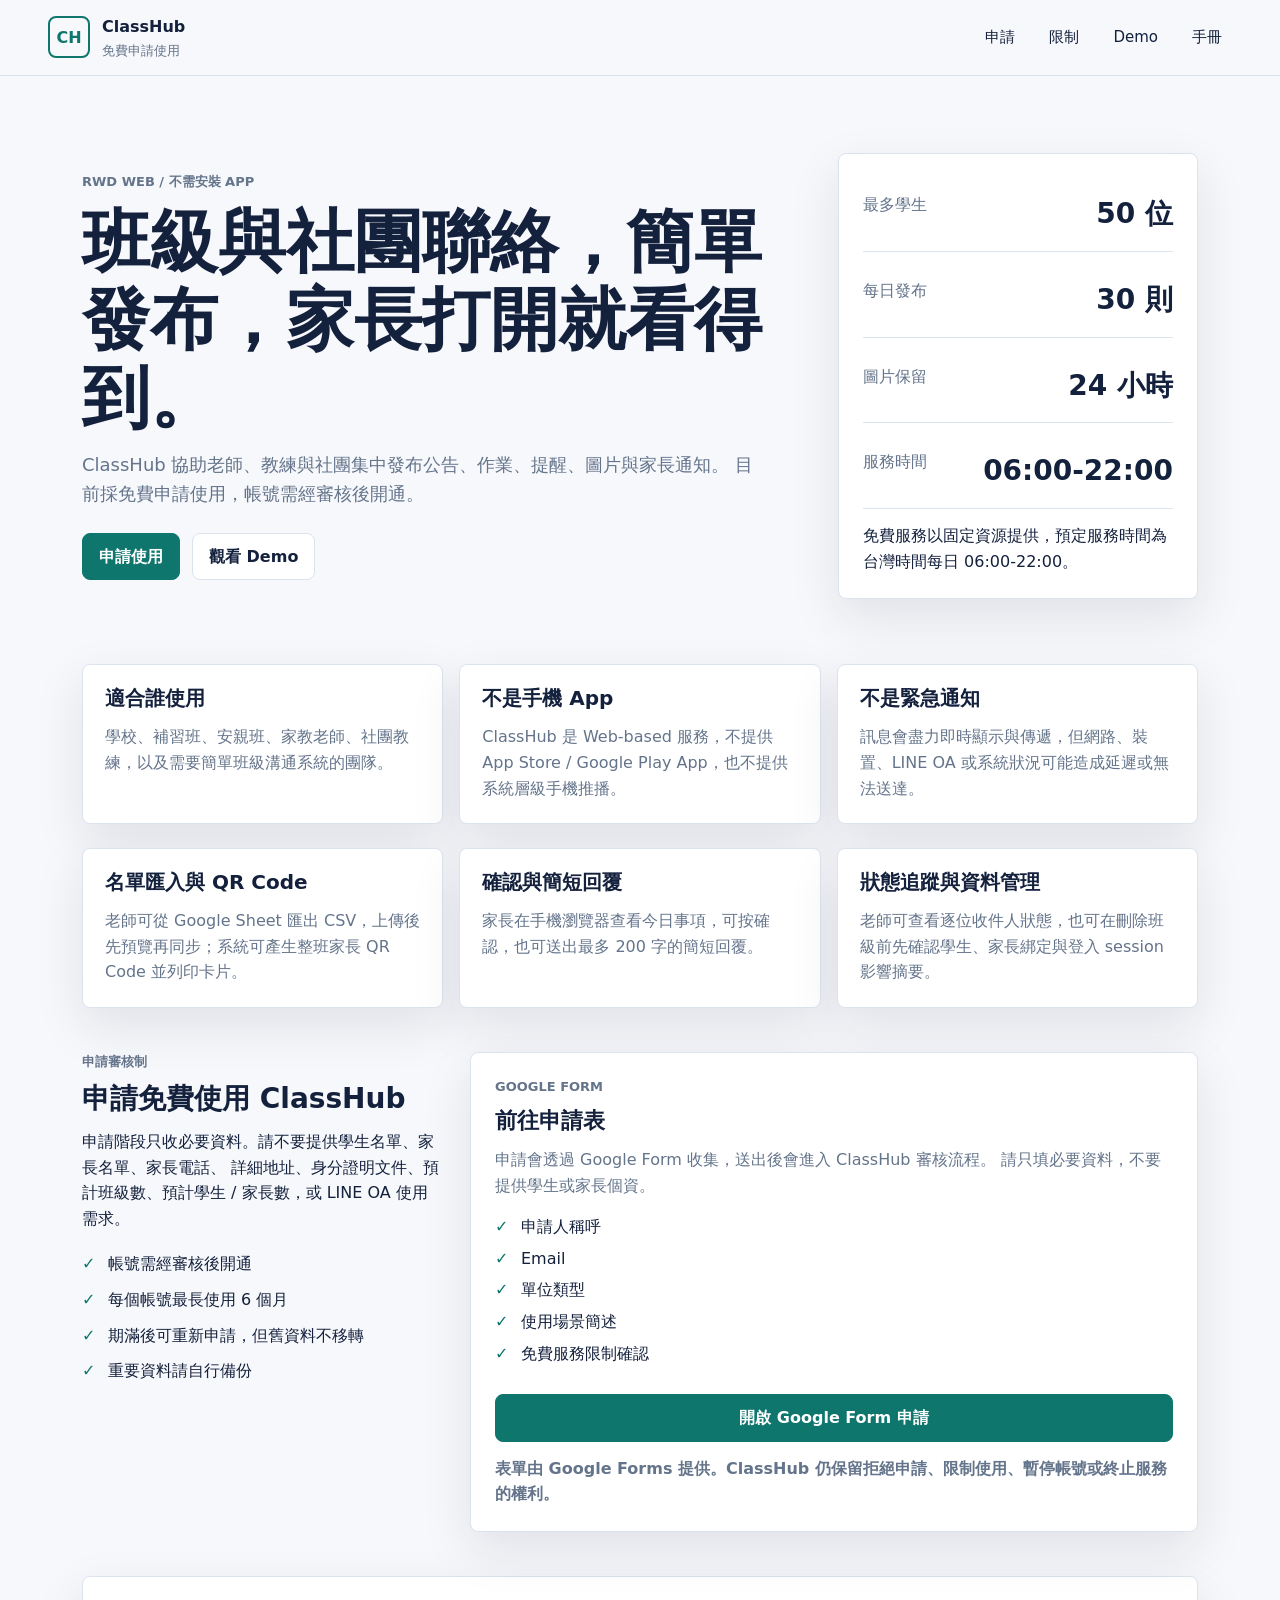
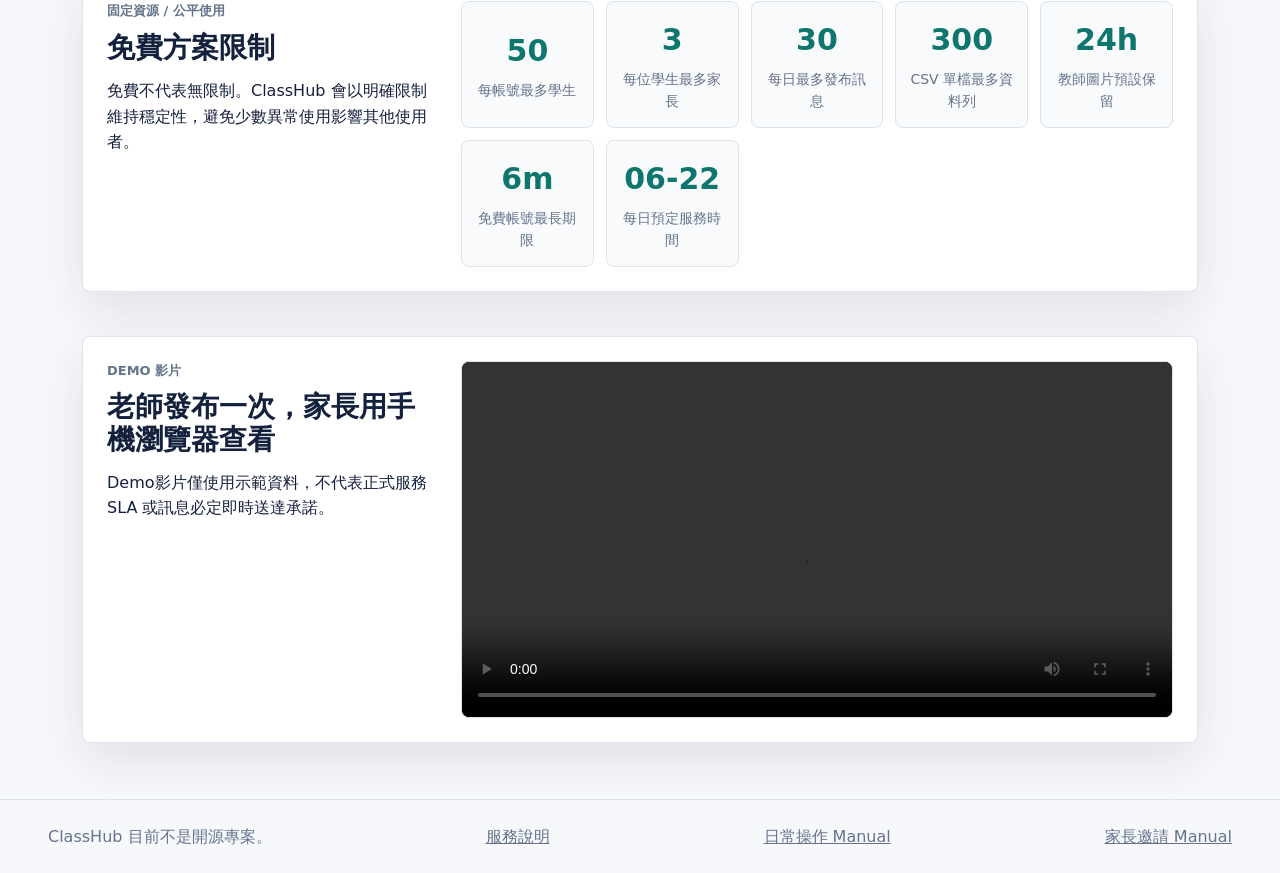
==== commit 3c514f1b: "Add SEO metadata and crawl discovery" ====
--- a/index.html
+++ b/index.html
@@ -8,7 +8,42 @@
       name="description"
       content="ClassHub 是免費申請使用的班級與社團聯絡服務，採申請審核制，協助老師、教練與社團更簡單地與家長溝通。"
     >
+    <meta name="robots" content="index, follow">
+    <meta name="author" content="ClassHub">
+    <link rel="canonical" href="https://apollo-muvi.github.io/classhub/">
+    <meta property="og:type" content="website">
+    <meta property="og:locale" content="zh_TW">
+    <meta property="og:site_name" content="ClassHub">
+    <meta property="og:title" content="ClassHub 免費申請使用">
+    <meta
+      property="og:description"
+      content="免費申請使用的班級與社團聯絡服務，協助老師、教練與社團集中發布公告、作業、提醒與家長通知。"
+    >
+    <meta property="og:url" content="https://apollo-muvi.github.io/classhub/">
+    <meta name="twitter:card" content="summary">
+    <meta name="twitter:title" content="ClassHub 免費申請使用">
+    <meta
+      name="twitter:description"
+      content="ClassHub 是免費申請使用的班級與社團聯絡服務，採申請審核制，協助老師、教練與社團更簡單地與家長溝通。"
+    >
     <link rel="stylesheet" href="styles.css">
+    <script type="application/ld+json">
+      {
+        "@context": "https://schema.org",
+        "@type": "SoftwareApplication",
+        "name": "ClassHub",
+        "applicationCategory": "EducationalApplication",
+        "operatingSystem": "Web",
+        "url": "https://apollo-muvi.github.io/classhub/",
+        "description": "ClassHub 是免費申請使用的班級與社團聯絡服務，協助老師、教練與社團集中發布公告、作業、提醒、圖片與家長通知。",
+        "offers": {
+          "@type": "Offer",
+          "price": "0",
+          "priceCurrency": "TWD"
+        },
+        "inLanguage": "zh-Hant"
+      }
+    </script>
   </head>
   <body>
     <header class="site-header">
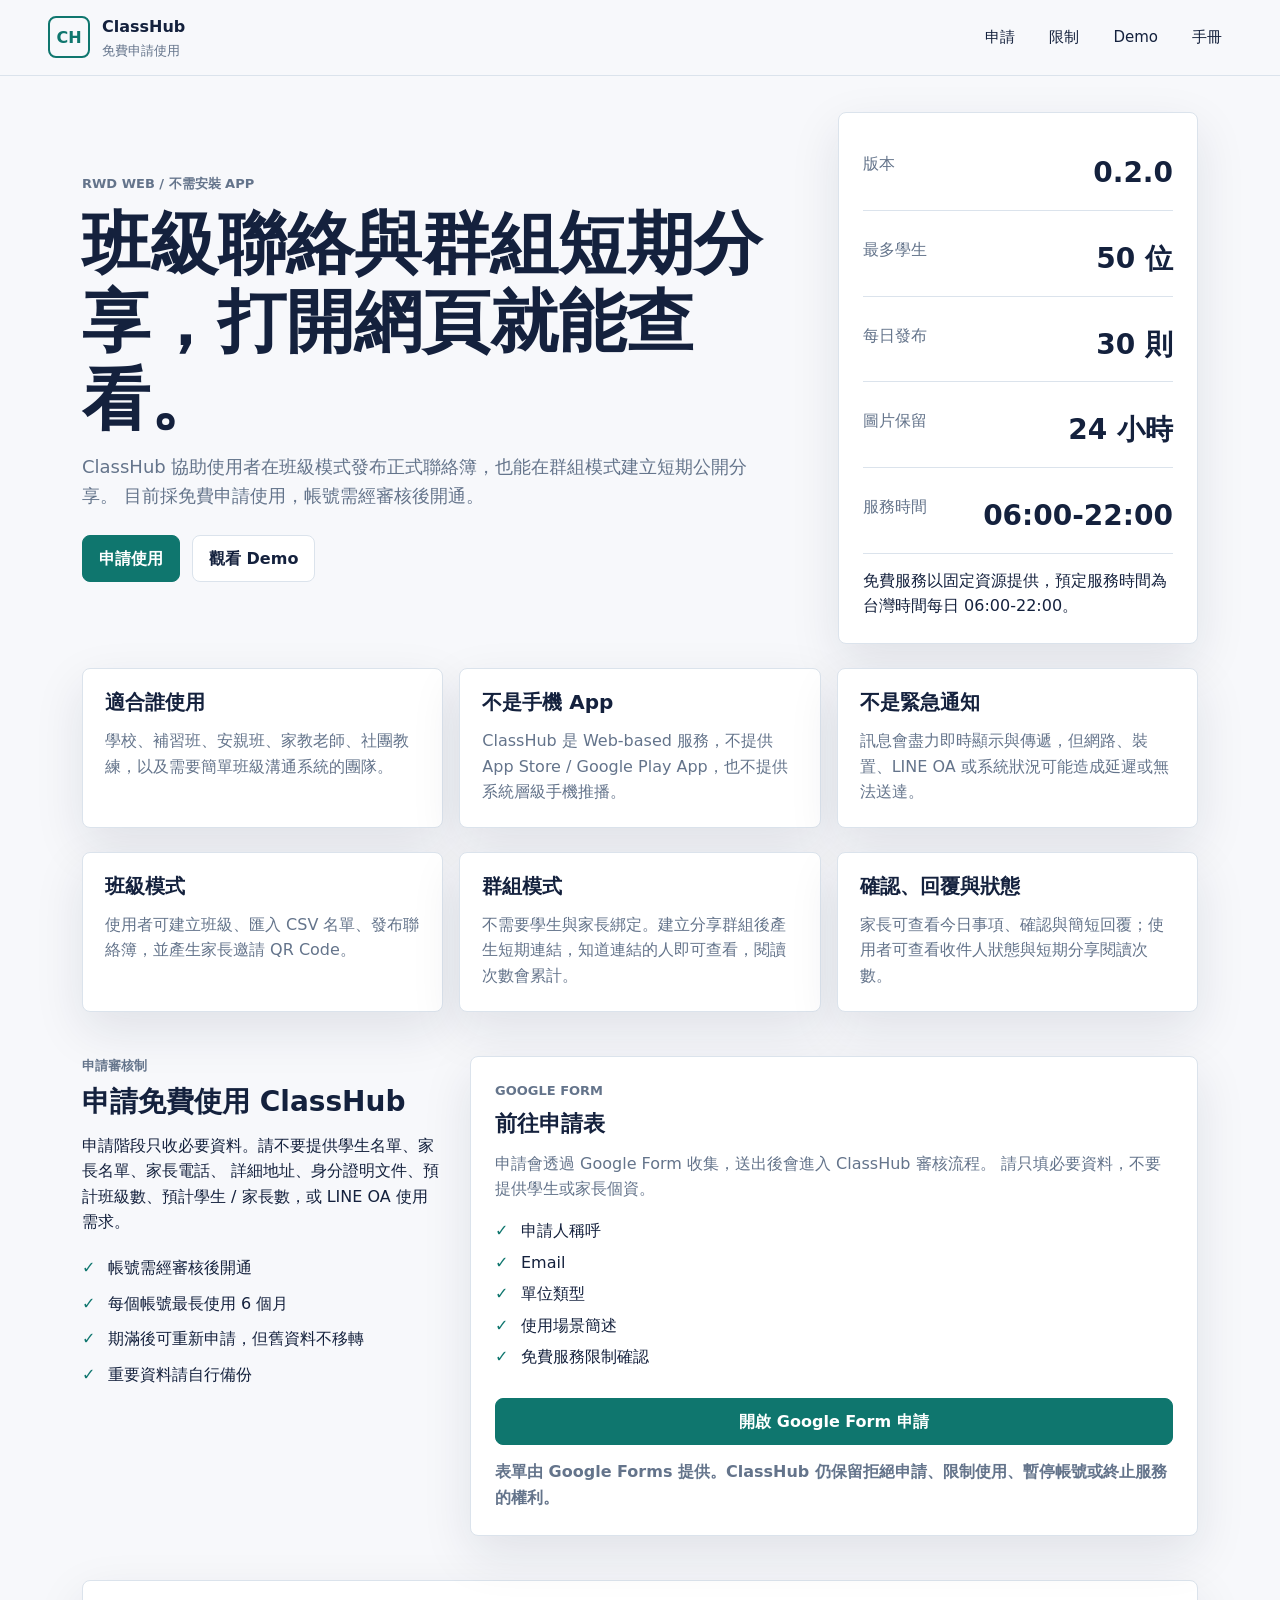
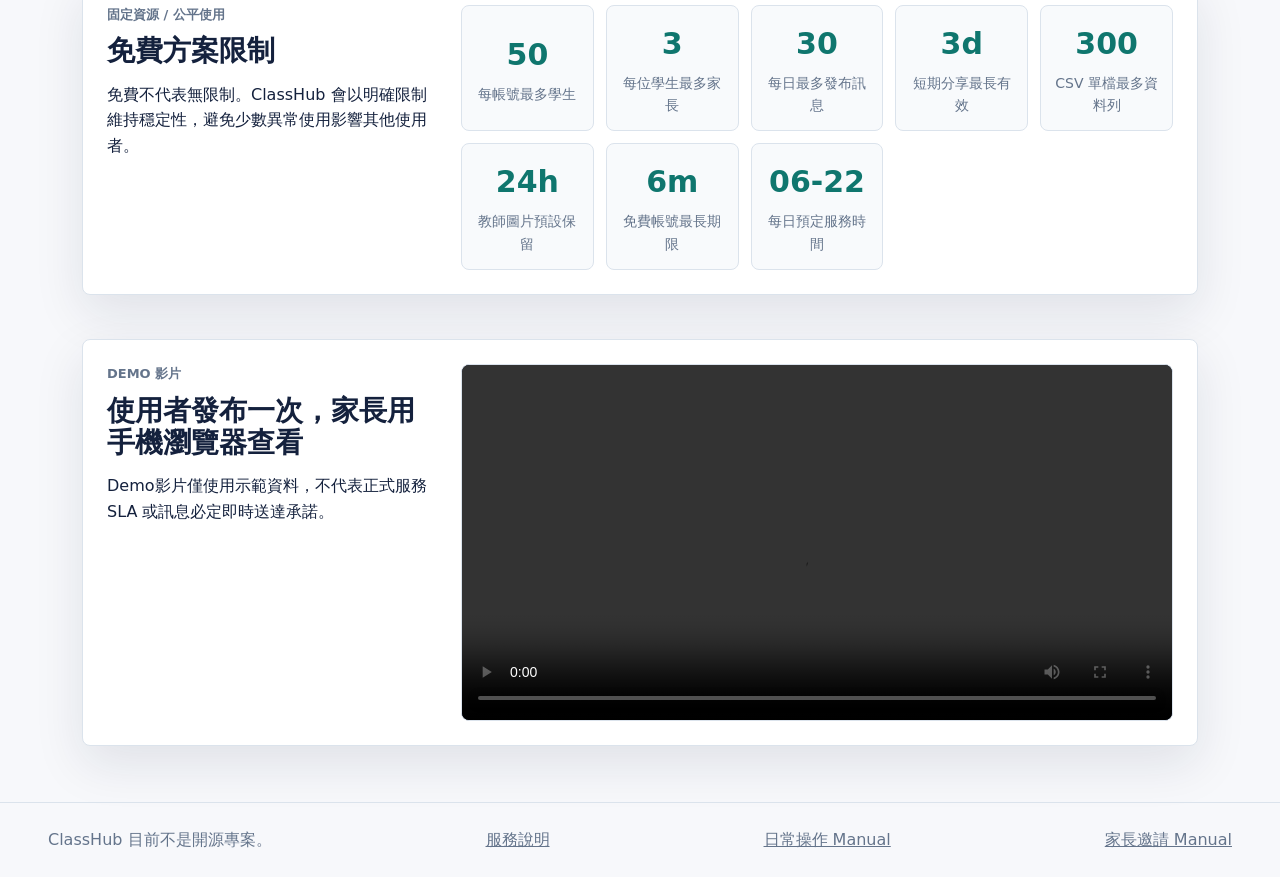
==== commit 13296248: "docs: update ClassHub 0.2.0 user flow" ====
--- a/index.html
+++ b/index.html
@@ -6,7 +6,7 @@
     <title>ClassHub 免費申請使用</title>
     <meta
       name="description"
-      content="ClassHub 是免費申請使用的班級與社團聯絡服務，採申請審核制，協助老師、教練與社團更簡單地與家長溝通。"
+      content="ClassHub 是免費申請使用的班級與社團聯絡服務，採申請審核制，提供班級模式與群組模式，協助使用者更簡單地與家長或臨時群組溝通。"
     >
     <meta name="robots" content="index, follow">
     <meta name="author" content="ClassHub">
@@ -17,14 +17,14 @@
     <meta property="og:title" content="ClassHub 免費申請使用">
     <meta
       property="og:description"
-      content="免費申請使用的班級與社團聯絡服務，協助老師、教練與社團集中發布公告、作業、提醒與家長通知。"
+      content="免費申請使用的班級與社團聯絡服務，提供班級聯絡簿與群組短期分享。"
     >
     <meta property="og:url" content="https://apollo-muvi.github.io/classhub/">
     <meta name="twitter:card" content="summary">
     <meta name="twitter:title" content="ClassHub 免費申請使用">
     <meta
       name="twitter:description"
-      content="ClassHub 是免費申請使用的班級與社團聯絡服務，採申請審核制，協助老師、教練與社團更簡單地與家長溝通。"
+      content="ClassHub 是免費申請使用的班級與社團聯絡服務，提供班級模式與群組短期分享。"
     >
     <link rel="stylesheet" href="styles.css">
     <script type="application/ld+json">
@@ -35,7 +35,7 @@
         "applicationCategory": "EducationalApplication",
         "operatingSystem": "Web",
         "url": "https://apollo-muvi.github.io/classhub/",
-        "description": "ClassHub 是免費申請使用的班級與社團聯絡服務，協助老師、教練與社團集中發布公告、作業、提醒、圖片與家長通知。",
+        "description": "ClassHub 是免費申請使用的班級與社團聯絡服務，提供班級聯絡簿與群組短期分享。",
         "offers": {
           "@type": "Offer",
           "price": "0",
@@ -66,9 +66,9 @@
       <section class="hero">
         <div class="hero-copy">
           <p class="eyebrow">RWD Web / 不需安裝 App</p>
-          <h1>班級與社團聯絡，簡單發布，家長打開就看得到。</h1>
-          <p>
-            ClassHub 協助老師、教練與社團集中發布公告、作業、提醒、圖片與家長通知。
+          <h1>班級聯絡與群組短期分享，打開網頁就能查看。</h1>
+          <p>
+            ClassHub 協助使用者在班級模式發布正式聯絡簿，也能在群組模式建立短期公開分享。
             目前採免費申請使用，帳號需經審核後開通。
           </p>
           <div class="hero-actions">
@@ -86,6 +86,10 @@
         <aside class="hero-panel" aria-label="服務重點">
           <dl>
             <div>
+              <dt>版本</dt>
+              <dd>0.2.0</dd>
+            </div>
+            <div>
               <dt>最多學生</dt>
               <dd>50 位</dd>
             </div>
@@ -125,16 +129,16 @@
 
       <section class="section-grid" aria-label="目前功能">
         <article>
-          <h2>名單匯入與 QR Code</h2>
-          <p>老師可從 Google Sheet 匯出 CSV，上傳後先預覽再同步；系統可產生整班家長 QR Code 並列印卡片。</p>
-        </article>
-        <article>
-          <h2>確認與簡短回覆</h2>
-          <p>家長在手機瀏覽器查看今日事項，可按確認，也可送出最多 200 字的簡短回覆。</p>
-        </article>
-        <article>
-          <h2>狀態追蹤與資料管理</h2>
-          <p>老師可查看逐位收件人狀態，也可在刪除班級前先確認學生、家長綁定與登入 session 影響摘要。</p>
+          <h2>班級模式</h2>
+          <p>使用者可建立班級、匯入 CSV 名單、發布聯絡簿，並產生家長邀請 QR Code。</p>
+        </article>
+        <article>
+          <h2>群組模式</h2>
+          <p>不需要學生與家長綁定。建立分享群組後產生短期連結，知道連結的人即可查看，閱讀次數會累計。</p>
+        </article>
+        <article>
+          <h2>確認、回覆與狀態</h2>
+          <p>家長可查看今日事項、確認與簡短回覆；使用者可查看收件人狀態與短期分享閱讀次數。</p>
         </article>
       </section>
 
@@ -192,6 +196,7 @@
           <li><strong>50</strong><span>每帳號最多學生</span></li>
           <li><strong>3</strong><span>每位學生最多家長</span></li>
           <li><strong>30</strong><span>每日最多發布訊息</span></li>
+          <li><strong>3d</strong><span>短期分享最長有效</span></li>
           <li><strong>300</strong><span>CSV 單檔最多資料列</span></li>
           <li><strong>24h</strong><span>教師圖片預設保留</span></li>
           <li><strong>6m</strong><span>免費帳號最長期限</span></li>
@@ -202,7 +207,7 @@
       <section id="demo" class="demo-section">
         <div>
           <p class="eyebrow">Demo 影片</p>
-          <h2>老師發布一次，家長用手機瀏覽器查看</h2>
+          <h2>使用者發布一次，家長用手機瀏覽器查看</h2>
           <p>Demo影片僅使用示範資料，不代表正式服務 SLA 或訊息必定即時送達承諾。</p>
         </div>
         <video controls preload="metadata" poster="" aria-label="ClassHub Demo 01">
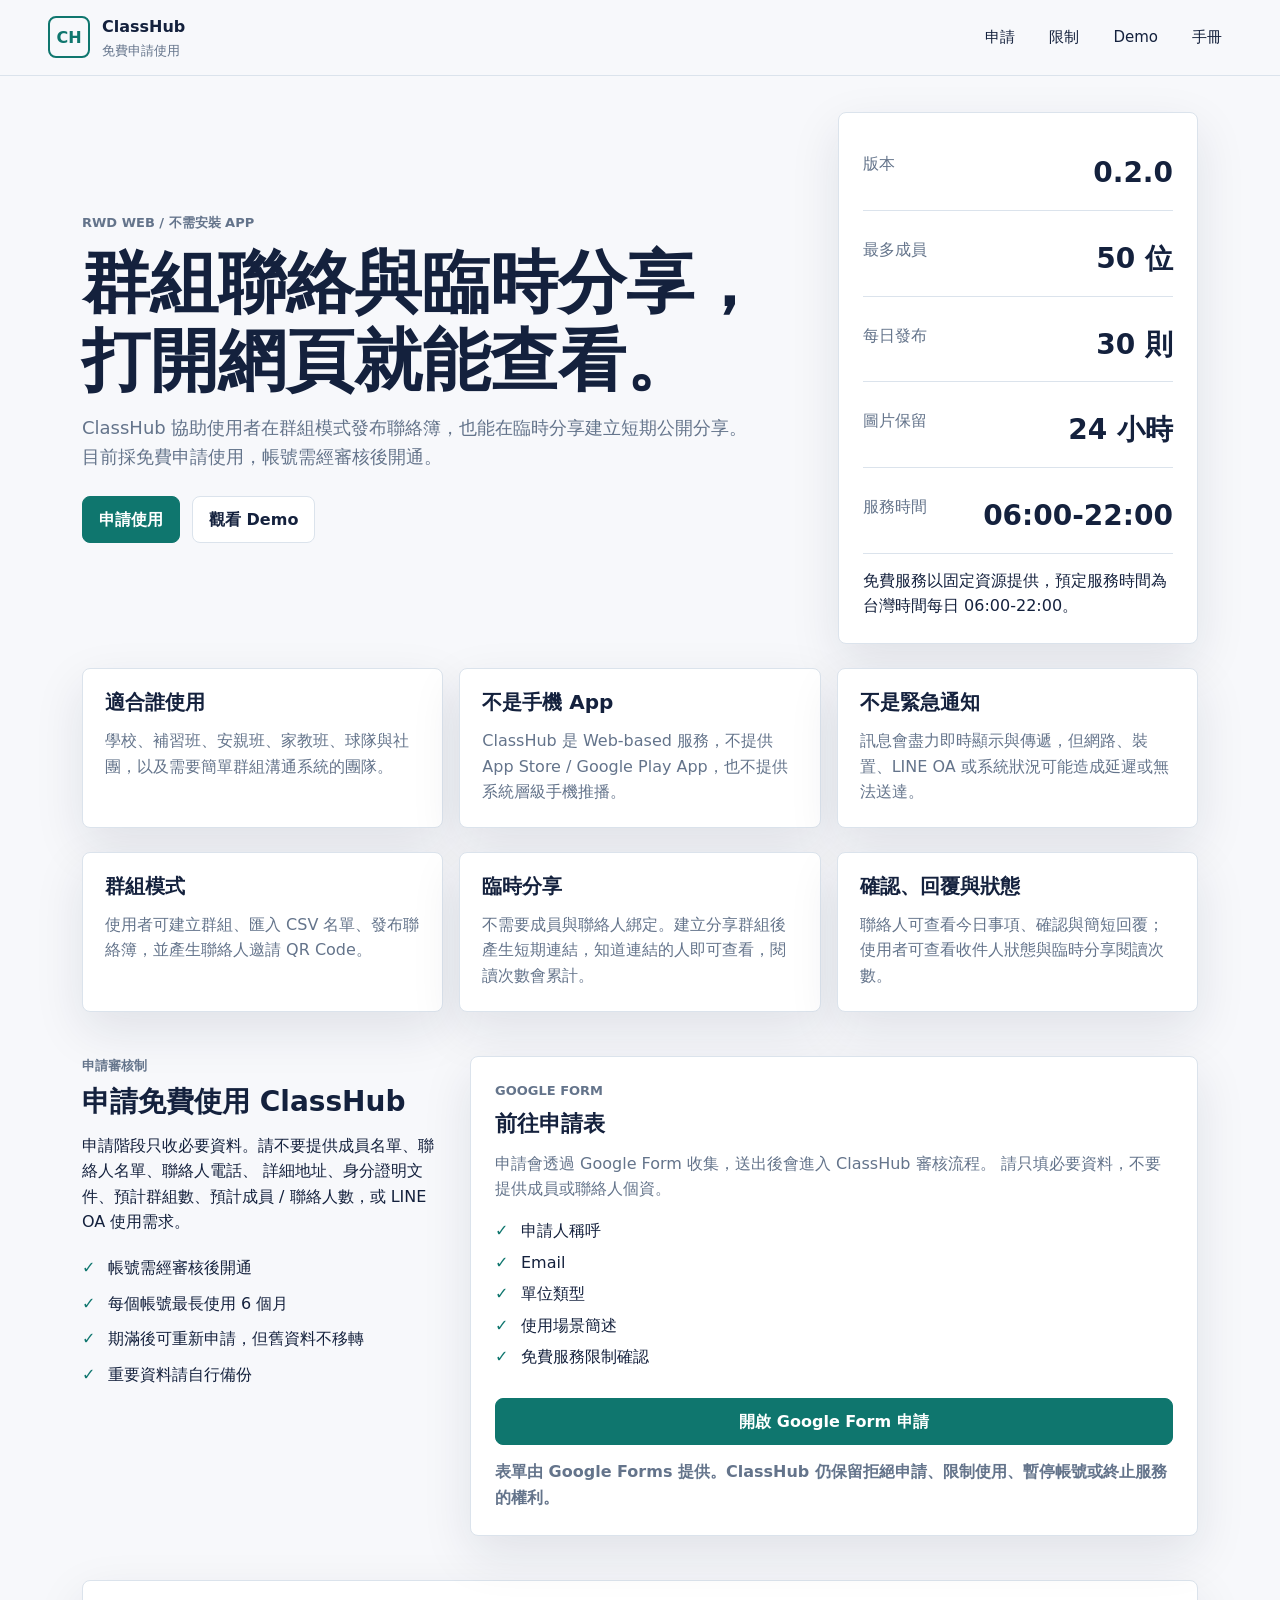
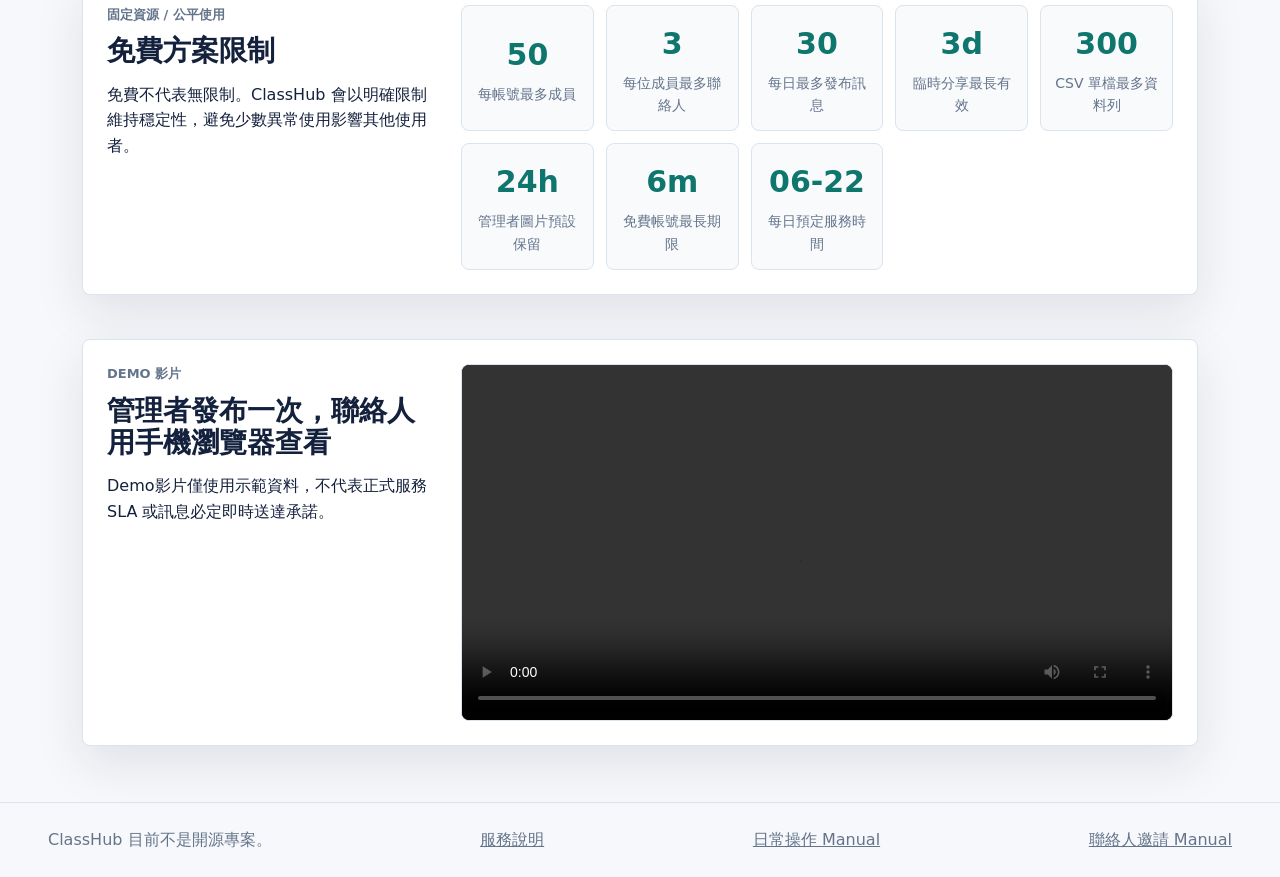
==== commit e5b4fd2f: "docs: rename vocabulary to groups/members/contacts Align public docs with product UI (PR #43): - 班級→" ====
--- a/index.html
+++ b/index.html
@@ -6,7 +6,7 @@
     <title>ClassHub 免費申請使用</title>
     <meta
       name="description"
-      content="ClassHub 是免費申請使用的班級與社團聯絡服務，採申請審核制，提供班級模式與群組模式，協助使用者更簡單地與家長或臨時群組溝通。"
+      content="ClassHub 是免費申請使用的群組聯絡與分享服務，採申請審核制，提供群組模式與臨時分享，協助使用者更簡單地與聯絡人或臨時分享對象溝通。"
     >
     <meta name="robots" content="index, follow">
     <meta name="author" content="ClassHub">
@@ -17,14 +17,14 @@
     <meta property="og:title" content="ClassHub 免費申請使用">
     <meta
       property="og:description"
-      content="免費申請使用的班級與社團聯絡服務，提供班級聯絡簿與群組短期分享。"
+      content="免費申請使用的群組聯絡與分享服務，提供群組聯絡簿與臨時分享。"
     >
     <meta property="og:url" content="https://apollo-muvi.github.io/classhub/">
     <meta name="twitter:card" content="summary">
     <meta name="twitter:title" content="ClassHub 免費申請使用">
     <meta
       name="twitter:description"
-      content="ClassHub 是免費申請使用的班級與社團聯絡服務，提供班級模式與群組短期分享。"
+      content="ClassHub 是免費申請使用的群組聯絡與分享服務，提供群組聯絡簿與臨時分享。"
     >
     <link rel="stylesheet" href="styles.css">
     <script type="application/ld+json">
@@ -35,7 +35,7 @@
         "applicationCategory": "EducationalApplication",
         "operatingSystem": "Web",
         "url": "https://apollo-muvi.github.io/classhub/",
-        "description": "ClassHub 是免費申請使用的班級與社團聯絡服務，提供班級聯絡簿與群組短期分享。",
+        "description": "ClassHub 是免費申請使用的群組聯絡與分享服務，提供群組聯絡簿與臨時分享。",
         "offers": {
           "@type": "Offer",
           "price": "0",
@@ -66,9 +66,9 @@
       <section class="hero">
         <div class="hero-copy">
           <p class="eyebrow">RWD Web / 不需安裝 App</p>
-          <h1>班級聯絡與群組短期分享，打開網頁就能查看。</h1>
-          <p>
-            ClassHub 協助使用者在班級模式發布正式聯絡簿，也能在群組模式建立短期公開分享。
+          <h1>群組聯絡與臨時分享，打開網頁就能查看。</h1>
+          <p>
+            ClassHub 協助使用者在群組模式發布聯絡簿，也能在臨時分享建立短期公開分享。
             目前採免費申請使用，帳號需經審核後開通。
           </p>
           <div class="hero-actions">
@@ -90,7 +90,7 @@
               <dd>0.2.0</dd>
             </div>
             <div>
-              <dt>最多學生</dt>
+              <dt>最多成員</dt>
               <dd>50 位</dd>
             </div>
             <div>
@@ -115,7 +115,7 @@
       <section class="section-grid" aria-label="服務定位">
         <article>
           <h2>適合誰使用</h2>
-          <p>學校、補習班、安親班、家教老師、社團教練，以及需要簡單班級溝通系統的團隊。</p>
+          <p>學校、補習班、安親班、家教班、球隊與社團，以及需要簡單群組溝通系統的團隊。</p>
         </article>
         <article>
           <h2>不是手機 App</h2>
@@ -129,16 +129,16 @@
 
       <section class="section-grid" aria-label="目前功能">
         <article>
-          <h2>班級模式</h2>
-          <p>使用者可建立班級、匯入 CSV 名單、發布聯絡簿，並產生家長邀請 QR Code。</p>
-        </article>
-        <article>
           <h2>群組模式</h2>
-          <p>不需要學生與家長綁定。建立分享群組後產生短期連結，知道連結的人即可查看，閱讀次數會累計。</p>
+          <p>使用者可建立群組、匯入 CSV 名單、發布聯絡簿，並產生聯絡人邀請 QR Code。</p>
+        </article>
+        <article>
+          <h2>臨時分享</h2>
+          <p>不需要成員與聯絡人綁定。建立分享群組後產生短期連結，知道連結的人即可查看，閱讀次數會累計。</p>
         </article>
         <article>
           <h2>確認、回覆與狀態</h2>
-          <p>家長可查看今日事項、確認與簡短回覆；使用者可查看收件人狀態與短期分享閱讀次數。</p>
+          <p>聯絡人可查看今日事項、確認與簡短回覆；使用者可查看收件人狀態與臨時分享閱讀次數。</p>
         </article>
       </section>
 
@@ -147,8 +147,8 @@
           <p class="eyebrow">申請審核制</p>
           <h2>申請免費使用 ClassHub</h2>
           <p>
-            申請階段只收必要資料。請不要提供學生名單、家長名單、家長電話、
-            詳細地址、身分證明文件、預計班級數、預計學生 / 家長數，或 LINE OA 使用需求。
+            申請階段只收必要資料。請不要提供成員名單、聯絡人名單、聯絡人電話、
+            詳細地址、身分證明文件、預計群組數、預計成員 / 聯絡人數，或 LINE OA 使用需求。
           </p>
           <ul class="check-list">
             <li>帳號需經審核後開通</li>
@@ -163,7 +163,7 @@
           <h3>前往申請表</h3>
           <p>
             申請會透過 Google Form 收集，送出後會進入 ClassHub 審核流程。
-            請只填必要資料，不要提供學生或家長個資。
+            請只填必要資料，不要提供成員或聯絡人個資。
           </p>
           <ul class="check-list compact">
             <li>申請人稱呼</li>
@@ -193,12 +193,12 @@
           <p>免費不代表無限制。ClassHub 會以明確限制維持穩定性，避免少數異常使用影響其他使用者。</p>
         </div>
         <ul class="limit-list">
-          <li><strong>50</strong><span>每帳號最多學生</span></li>
-          <li><strong>3</strong><span>每位學生最多家長</span></li>
+          <li><strong>50</strong><span>每帳號最多成員</span></li>
+          <li><strong>3</strong><span>每位成員最多聯絡人</span></li>
           <li><strong>30</strong><span>每日最多發布訊息</span></li>
-          <li><strong>3d</strong><span>短期分享最長有效</span></li>
+          <li><strong>3d</strong><span>臨時分享最長有效</span></li>
           <li><strong>300</strong><span>CSV 單檔最多資料列</span></li>
-          <li><strong>24h</strong><span>教師圖片預設保留</span></li>
+          <li><strong>24h</strong><span>管理者圖片預設保留</span></li>
           <li><strong>6m</strong><span>免費帳號最長期限</span></li>
           <li><strong>06-22</strong><span>每日預定服務時間</span></li>
         </ul>
@@ -207,7 +207,7 @@
       <section id="demo" class="demo-section">
         <div>
           <p class="eyebrow">Demo 影片</p>
-          <h2>使用者發布一次，家長用手機瀏覽器查看</h2>
+          <h2>管理者發布一次，聯絡人用手機瀏覽器查看</h2>
           <p>Demo影片僅使用示範資料，不代表正式服務 SLA 或訊息必定即時送達承諾。</p>
         </div>
         <video controls preload="metadata" poster="" aria-label="ClassHub Demo 01">
@@ -221,7 +221,7 @@
       <span>ClassHub 目前不是開源專案。</span>
       <a href="README.md">服務說明</a>
       <a href="manuals/classhub-operation-manual.html">日常操作 Manual</a>
-      <a href="manuals/classhub-parent-invite-mobile-manual.html">家長邀請 Manual</a>
+      <a href="manuals/classhub-parent-invite-mobile-manual.html">聯絡人邀請 Manual</a>
     </footer>
   </body>
 </html>
